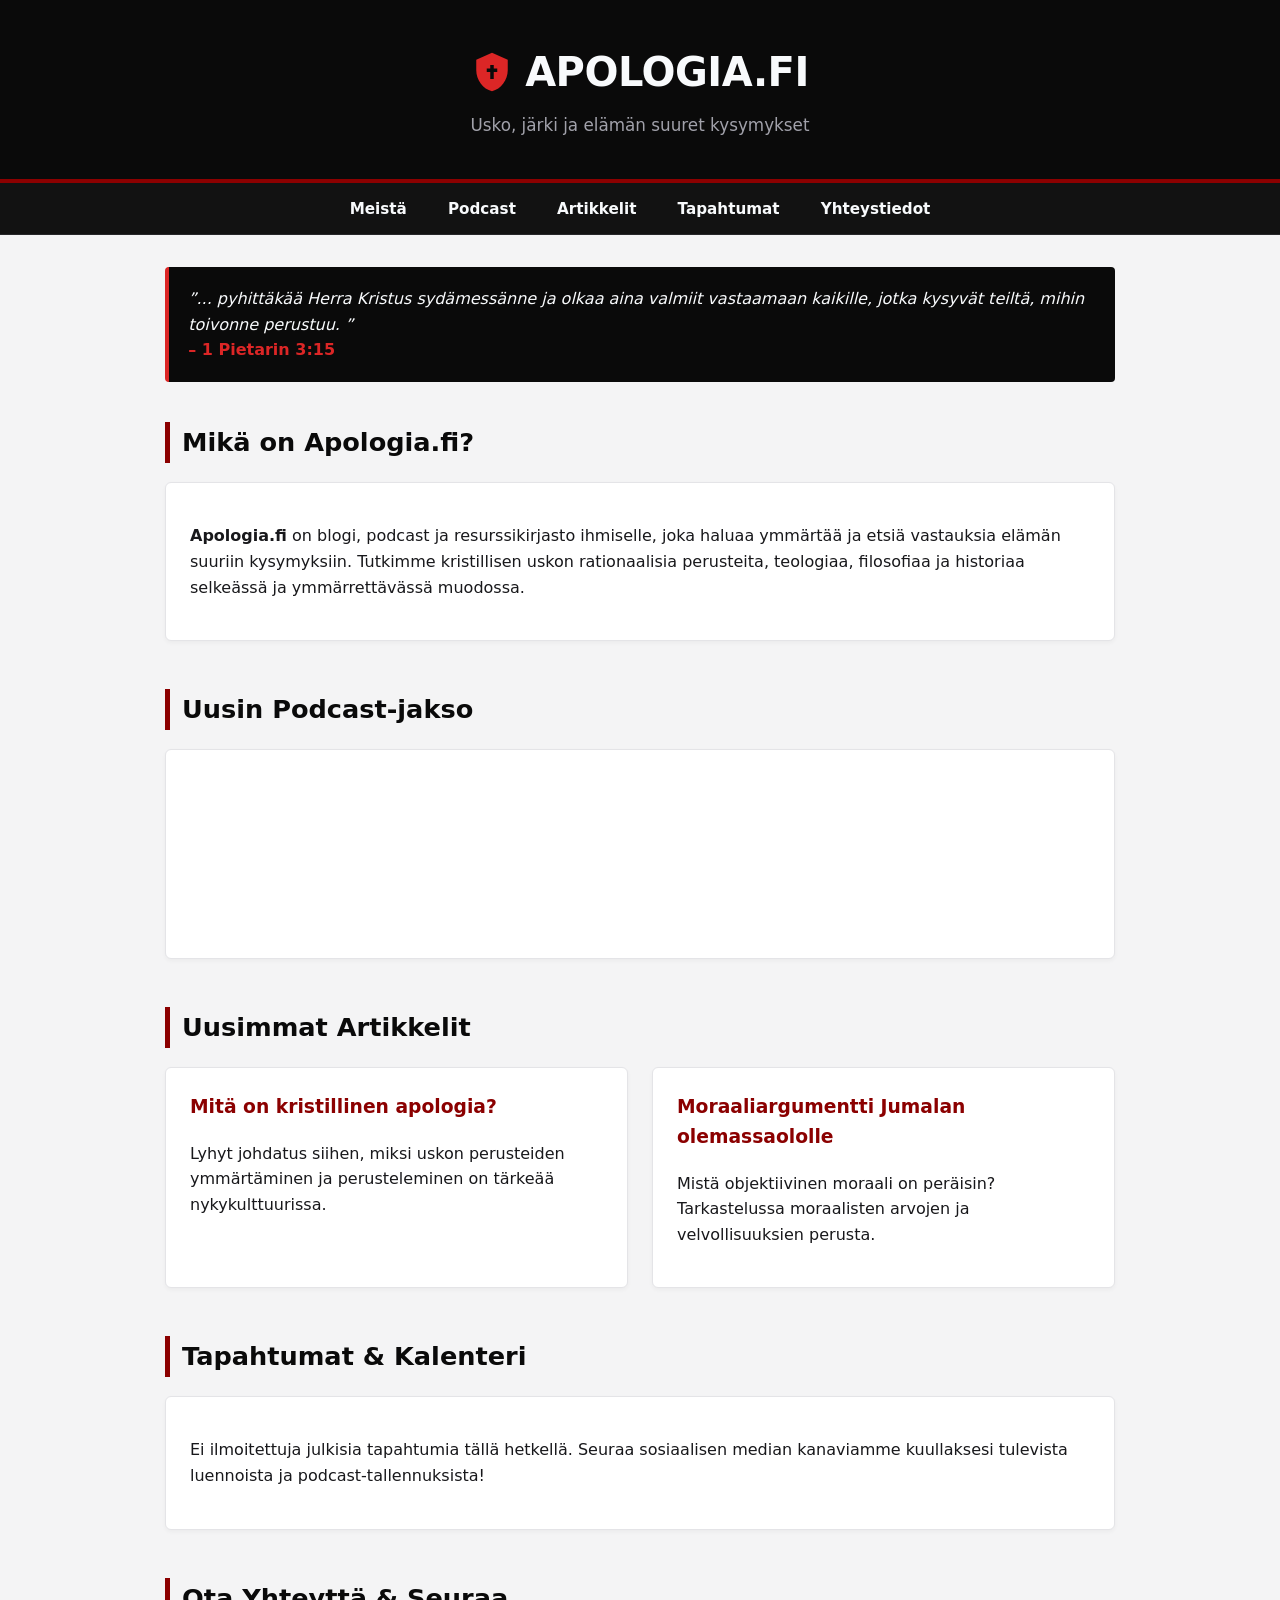
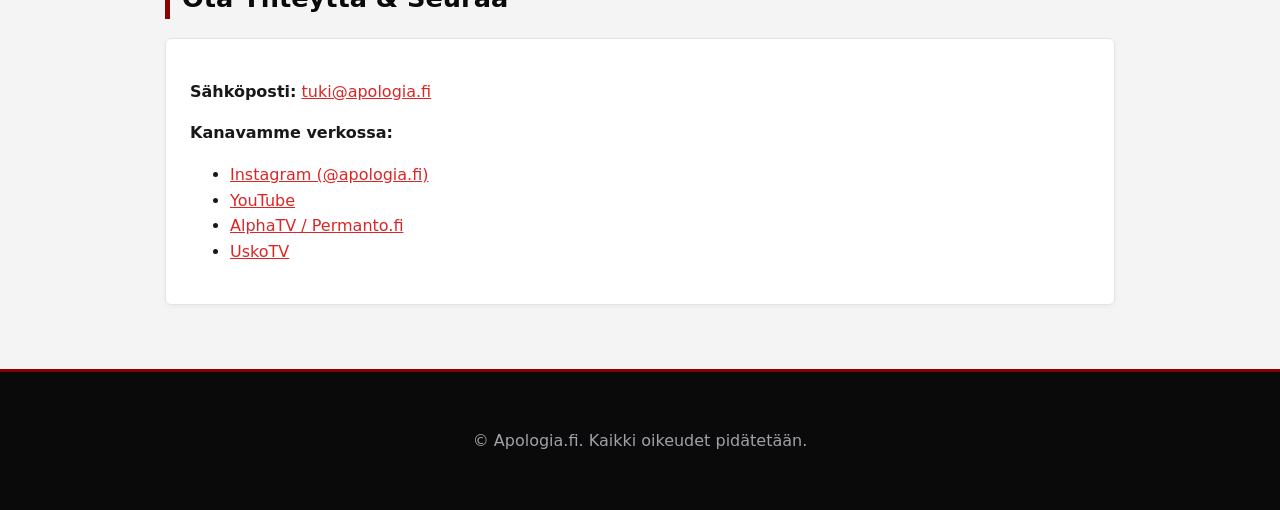
==== index.html @ dd26d079 "verse, spoti link, permantp link" ====
<!DOCTYPE html>
<html lang="fi">
<head>
    <meta charset="UTF-8">
    <meta name="viewport" content="width=device-width, initial-scale=1.0">
    <title>Apologia.fi – Usko, järki ja elämän suuret kysymykset</title>
    <style>
        :root {
            --bg-dark: #0a0a0a;
            --bg-card: #141414;
            --primary-red: #8b0000;
            --accent-red: #dc2626;
            --text-light: #f8fafc;
            --text-muted: #a1a1aa;
            --border-color: #27272a;
        }

        body {
            font-family: system-ui, -apple-system, BlinkMacSystemFont, "Segoe UI", Roboto, sans-serif;
            margin: 0;
            padding: 0;
            color: #18181b;
            background-color: #f4f4f5;
            line-height: 1.6;
        }

        /* HEADER & BRANDING */
        header {
            background-color: var(--bg-dark);
            color: var(--text-light);
            padding: 2.5rem 1rem;
            text-align: center;
            border-bottom: 4px solid var(--primary-red);
        }

        .logo-container {
            display: flex;
            align-items: center;
            justify-content: center;
            gap: 12px;
            margin-bottom: 0.5rem;
        }

        /* Scalable SVG Logo Icon */
        .logo-icon {
            width: 42px;
            height: 42px;
            fill: var(--accent-red);
        }

        header h1 {
            margin: 0;
            font-size: 2.5rem;
            letter-spacing: -0.5px;
            text-transform: uppercase;
            font-weight: 800;
        }

        header p.tagline {
            color: var(--text-muted);
            font-size: 1.05rem;
            margin: 0.5rem 0 0 0;
        }

        /* NAVIGATION */
        nav {
            background: #121212;
            padding: 0.8rem;
            text-align: center;
            border-bottom: 1px solid var(--border-color);
            position: sticky;
            top: 0;
            z-index: 100;
        }

        nav a {
            color: var(--text-light);
            text-decoration: none;
            margin: 0 18px;
            font-weight: 600;
            font-size: 0.95rem;
            transition: color 0.2s ease;
        }

        nav a:hover {
            color: var(--accent-red);
        }

        /* LAYOUT CONTAINER */
        .container {
            max-width: 950px;
            margin: 2rem auto;
            padding: 0 1.2rem;
        }

        .section {
            margin-bottom: 3rem;
        }

        h2 {
            color: var(--bg-dark);
            border-left: 5px solid var(--primary-red);
            padding-left: 12px;
            margin-bottom: 1.2rem;
            font-size: 1.6rem;
        }

        .grid {
            display: grid;
            grid-template-columns: repeat(auto-fit, minmax(280px, 1fr));
            gap: 1.5rem;
        }

        /* CARDS */
        .card {
            background: #ffffff;
            border: 1px solid #e4e4e7;
            border-radius: 6px;
            padding: 1.5rem;
            box-shadow: 0 2px 4px rgba(0,0,0,0.04);
        }

        .card h3 {
            margin-top: 0;
            color: var(--primary-red);
        }

        /* SCRIPTURE BOX */
        .bible-quote {
            background-color: var(--bg-dark);
            color: var(--text-light);
            border-left: 4px solid var(--accent-red);
            padding: 1.2rem;
            border-radius: 4px;
            margin-bottom: 2.5rem;
            font-style: italic;
        }

        .bible-quote strong {
            color: var(--accent-red);
            font-style: normal;
        }

        /* MEDIA EMBEDS */
        iframe {
            width: 100%;
            border-radius: 8px;
            border: none;
        }

        /* FOOTER */
        footer {
            background: var(--bg-dark);
            color: var(--text-muted);
            text-align: center;
            padding: 2.5rem 1rem;
            margin-top: 4rem;
            border-top: 3px solid var(--primary-red);
        }

        footer a {
            color: var(--accent-red);
            text-decoration: none;
        }

        footer a:hover {
            text-decoration: underline;
        }
    </style>
</head>
<body>

    <header>
        <div class="logo-container">
            <!-- Shield/Cross Logo Icon Placeholder -->
            <svg class="logo-icon" viewBox="0 0 24 24">
                <path d="M12 1L3 5v6c0 5.55 3.84 10.74 9 12 5.16-1.26 9-6.45 9-12V5l-9-4zm1 15h-2v-4H9v-2h2V8h2v2h2v2h-2v4z"/>
            </svg>
            <h1>Apologia.fi</h1>
        </div>
        <p class="tagline">Usko, järki ja elämän suuret kysymykset</p>
    </header>

    <nav>
        <a href="#about">Meistä</a>
        <a href="#podcast">Podcast</a>
        <a href="#blog">Artikkelit</a>
        <a href="#calendar">Tapahtumat</a>
        <a href="#contact">Yhteystiedot</a>
    </nav>

    <div class="container">
        
        <!-- Scriptural Motto -->
        <div class="bible-quote">
            ”... pyhittäkää Herra Kristus sydämessänne ja olkaa aina valmiit vastaamaan kaikille, jotka kysyvät teiltä, mihin toivonne perustuu. ” 
            <br><strong>– 1 Pietarin 3:15</strong>
        </div>

        <!-- Who We Are -->
        <section id="about" class="section">
            <h2>Mikä on Apologia.fi?</h2>
            <div class="card">
                <p>
                    <strong>Apologia.fi</strong> on blogi, podcast ja resurssikirjasto ihmiselle, joka haluaa ymmärtää ja etsiä vastauksia elämän suuriin kysymyksiin. Tutkimme kristillisen uskon rationaalisia perusteita, teologiaa, filosofiaa ja historiaa selkeässä ja ymmärrettävässä muodossa.
                </p>
            </div>
        </section>

        <!-- Podcast Embed -->
        <section id="podcast" class="section">
            <h2>Uusin Podcast-jakso</h2>
            <div class="card">
                <!-- Spotify Player Embed -->
                <iframe src="  https://open.spotify.com/show/6h0ySmW9rlTjm32GhbJBQ9?si=__xVOUYZSdug1kXb22t-bQ" height="152" allowfullscreen="" allow="autoplay; clipboard-write; encrypted-media; fullscreen; picture-in-picture" loading="lazy"></iframe>
            </div>
        </section>

        <!-- Blog / Recent Articles -->
        <section id="blog" class="section">
            <h2>Uusimmat Artikkelit</h2>
            <div class="grid">
                <div class="card">
                    <h3>Mitä on kristillinen apologia?</h3>
                    <p>Lyhyt johdatus siihen, miksi uskon perusteiden ymmärtäminen ja perusteleminen on tärkeää nykykulttuurissa.</p>
                </div>
                <div class="card">
                    <h3>Moraaliargumentti Jumalan olemassaololle</h3>
                    <p>Mistä objektiivinen moraali on peräisin? Tarkastelussa moraalisten arvojen ja velvollisuuksien perusta.</p>
                </div>
            </div>
        </section>

        <!-- Calendar / Events -->
        <section id="calendar" class="section">
            <h2>Tapahtumat & Kalenteri</h2>
            <div class="card">
                <p>Ei ilmoitettuja julkisia tapahtumia tällä hetkellä. Seuraa sosiaalisen median kanaviamme kuullaksesi tulevista luennoista ja podcast-tallennuksista!</p>
            </div>
        </section>

        <!-- Contact & Links -->
        <section id="contact" class="section">
            <h2>Ota Yhteyttä & Seuraa</h2>
            <div class="card">
                <p><strong>Sähköposti:</strong> <a href="mailto:tuki@apologia.fi" style="color:var(--accent-red);">tuki@apologia.fi</a></p>
                <p><strong>Kanavamme verkossa:</strong></p>
                <ul>
                    <li><a href="https://instagram.com/apologia.fi" target="_blank" style="color:var(--accent-red);">Instagram (@apologia.fi)</a></li>
                    <li><a href="https://www.youtube.com/@ApologiaFi" target="_blank" style="color:var(--accent-red);">YouTube</a></li>
                    <li><a href="https://www.permanto.fi/categories/Opetus/229401409/240370306" target="_blank" style="color:var(--accent-red);">AlphaTV / Permanto.fi</a></li>
                    <li><a href="https://uskotv.fi/podcast/apologia-fi/" target="_blank" style="color:var(--accent-red);">UskoTV</a></li>
                </ul>
            </div>
        </section>

    </div>

    <footer>
        <p>&copy; Apologia.fi. Kaikki oikeudet pidätetään.</p>
    </footer>

</body>
</html>
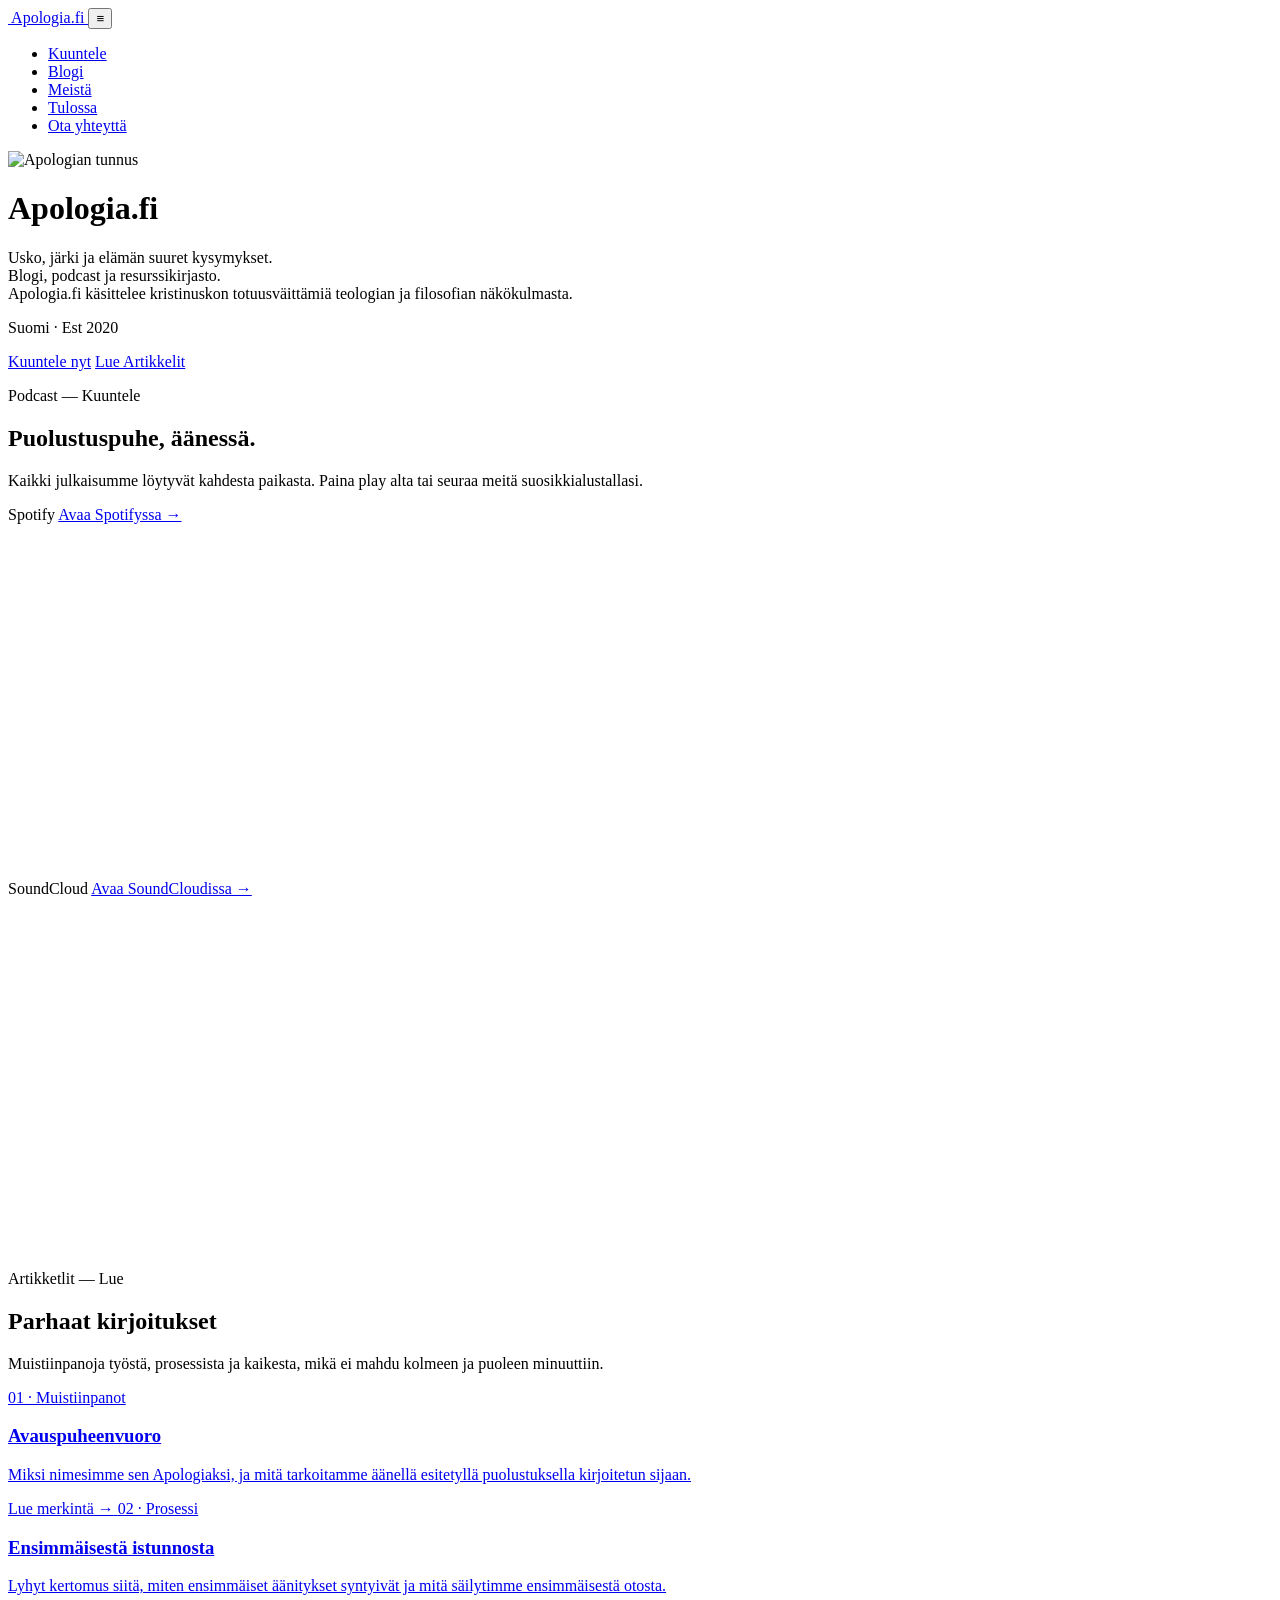
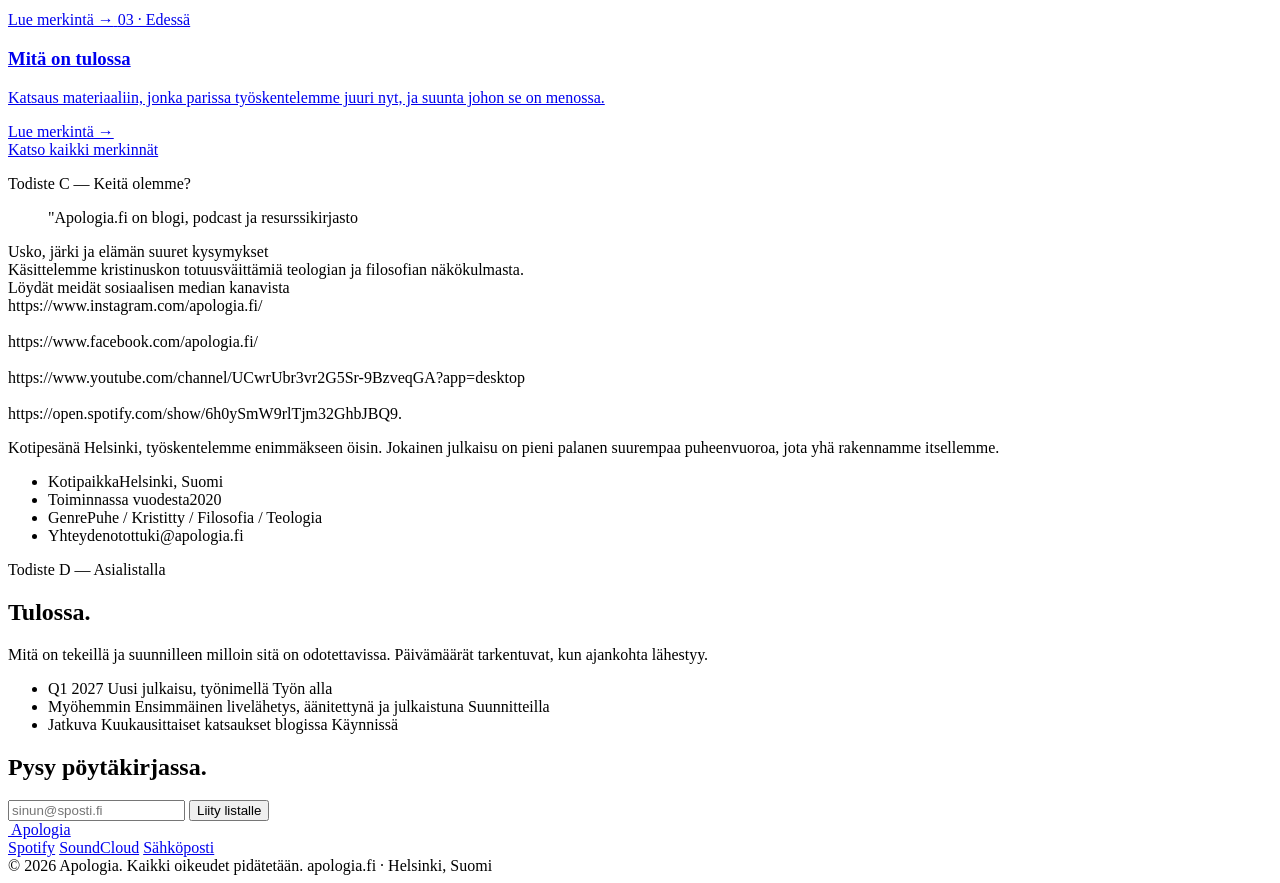
==== commit c7500f65: "New site. many files" ====
--- a/index.html
+++ b/index.html
@@ -1,264 +1,206 @@
-<!DOCTYPE html>
+<!doctype html>
 <html lang="fi">
 <head>
-    <meta charset="UTF-8">
-    <meta name="viewport" content="width=device-width, initial-scale=1.0">
-    <title>Apologia.fi – Usko, järki ja elämän suuret kysymykset</title>
-    <style>
-        :root {
-            --bg-dark: #0a0a0a;
-            --bg-card: #141414;
-            --primary-red: #8b0000;
-            --accent-red: #dc2626;
-            --text-light: #f8fafc;
-            --text-muted: #a1a1aa;
-            --border-color: #27272a;
-        }
-
-        body {
-            font-family: system-ui, -apple-system, BlinkMacSystemFont, "Segoe UI", Roboto, sans-serif;
-            margin: 0;
-            padding: 0;
-            color: #18181b;
-            background-color: #f4f4f5;
-            line-height: 1.6;
-        }
-
-        /* HEADER & BRANDING */
-        header {
-            background-color: var(--bg-dark);
-            color: var(--text-light);
-            padding: 2.5rem 1rem;
-            text-align: center;
-            border-bottom: 4px solid var(--primary-red);
-        }
-
-        .logo-container {
-            display: flex;
-            align-items: center;
-            justify-content: center;
-            gap: 12px;
-            margin-bottom: 0.5rem;
-        }
-
-        /* Scalable SVG Logo Icon */
-        .logo-icon {
-            width: 42px;
-            height: 42px;
-            fill: var(--accent-red);
-        }
-
-        header h1 {
-            margin: 0;
-            font-size: 2.5rem;
-            letter-spacing: -0.5px;
-            text-transform: uppercase;
-            font-weight: 800;
-        }
-
-        header p.tagline {
-            color: var(--text-muted);
-            font-size: 1.05rem;
-            margin: 0.5rem 0 0 0;
-        }
-
-        /* NAVIGATION */
-        nav {
-            background: #121212;
-            padding: 0.8rem;
-            text-align: center;
-            border-bottom: 1px solid var(--border-color);
-            position: sticky;
-            top: 0;
-            z-index: 100;
-        }
-
-        nav a {
-            color: var(--text-light);
-            text-decoration: none;
-            margin: 0 18px;
-            font-weight: 600;
-            font-size: 0.95rem;
-            transition: color 0.2s ease;
-        }
-
-        nav a:hover {
-            color: var(--accent-red);
-        }
-
-        /* LAYOUT CONTAINER */
-        .container {
-            max-width: 950px;
-            margin: 2rem auto;
-            padding: 0 1.2rem;
-        }
-
-        .section {
-            margin-bottom: 3rem;
-        }
-
-        h2 {
-            color: var(--bg-dark);
-            border-left: 5px solid var(--primary-red);
-            padding-left: 12px;
-            margin-bottom: 1.2rem;
-            font-size: 1.6rem;
-        }
-
-        .grid {
-            display: grid;
-            grid-template-columns: repeat(auto-fit, minmax(280px, 1fr));
-            gap: 1.5rem;
-        }
-
-        /* CARDS */
-        .card {
-            background: #ffffff;
-            border: 1px solid #e4e4e7;
-            border-radius: 6px;
-            padding: 1.5rem;
-            box-shadow: 0 2px 4px rgba(0,0,0,0.04);
-        }
-
-        .card h3 {
-            margin-top: 0;
-            color: var(--primary-red);
-        }
-
-        /* SCRIPTURE BOX */
-        .bible-quote {
-            background-color: var(--bg-dark);
-            color: var(--text-light);
-            border-left: 4px solid var(--accent-red);
-            padding: 1.2rem;
-            border-radius: 4px;
-            margin-bottom: 2.5rem;
-            font-style: italic;
-        }
-
-        .bible-quote strong {
-            color: var(--accent-red);
-            font-style: normal;
-        }
-
-        /* MEDIA EMBEDS */
-        iframe {
-            width: 100%;
-            border-radius: 8px;
-            border: none;
-        }
-
-        /* FOOTER */
-        footer {
-            background: var(--bg-dark);
-            color: var(--text-muted);
-            text-align: center;
-            padding: 2.5rem 1rem;
-            margin-top: 4rem;
-            border-top: 3px solid var(--primary-red);
-        }
-
-        footer a {
-            color: var(--accent-red);
-            text-decoration: none;
-        }
-
-        footer a:hover {
-            text-decoration: underline;
-        }
-    </style>
+<meta charset="UTF-8">
+<meta name="viewport" content="width=device-width, initial-scale=1.0">
+<title>Apologia — puolustuspuhe äänessä</title>
+<meta name="description" content="Blogi, podcast ja resurssikirjasto — Apologia.fi käsittelee kristinuskon totuusväittämiä teologian ja filosofian näkökulmasta.">
+<link rel="icon" type="image/svg+xml" href="assets/logo.svg">
+<link rel="stylesheet" href="css/style.css">
 </head>
 <body>
 
-    <header>
-        <div class="logo-container">
-            <!-- Shield/Cross Logo Icon Placeholder -->
-            <svg class="logo-icon" viewBox="0 0 24 24">
-                <path d="M12 1L3 5v6c0 5.55 3.84 10.74 9 12 5.16-1.26 9-6.45 9-12V5l-9-4zm1 15h-2v-4H9v-2h2V8h2v2h2v2h-2v4z"/>
-            </svg>
-            <h1>Apologia.fi</h1>
+<nav class="nav">
+  <a href="index.html" class="nav__brand">
+    <img src="assets/logo.svg" alt="">
+    Apologia.fi
+  </a>
+  <button class="nav__toggle" aria-label="Avaa valikko">≡</button>
+  <ul class="nav__links">
+    <li><a href="#listen">Kuuntele</a></li>
+    <li><a href="#blog">Blogi</a></li>
+    <li><a href="#about">Meistä</a></li>
+    <li><a href="#docket">Tulossa</a></li>
+    <li><a href="#contact">Ota yhteyttä</a></li>
+  </ul>
+</nav>
+
+<header class="hero">
+  <div class="wrap hero__inner">
+    <img class="hero__mark" src="assets/logo.svg" alt="Apologian tunnus">
+    <div>
+      <h1 class="hero__title">Apologia.fi</h1>
+      <p class="hero__tagline">Usko, järki ja elämän suuret kysymykset.
+        <br>Blogi, podcast ja resurssikirjasto.<br> <span class="italic-accent"> Apologia.fi käsittelee kristinuskon totuusväittämiä teologian ja filosofian näkökulmasta.</span></p>
+      <p class="hero__meta">Suomi · Est 2020</p>
+      <div class="hero__cta">
+        <a href="#listen" class="btn btn--solid">Kuuntele nyt</a>
+        <a href="#blog" class="btn">Lue Artikkelit</a>
+      </div>
+    </div>
+  </div>
+</header>
+
+<section id="listen" data-reveal>
+  <div class="wrap">
+    <div class="section__head">
+      <div>
+        <p class="eyebrow">Podcast — Kuuntele</p>
+        <h2>Puolustuspuhe, äänessä.</h2>
+      </div>
+      <p>Kaikki julkaisumme löytyvät kahdesta paikasta. Paina play alta tai seuraa meitä suosikkialustallasi.</p>
+    </div>
+
+    <div class="listen__grid">
+      <div class="listen__card">
+        <div class="listen__card-head">
+          <span class="listen__platform">Spotify</span>
+          <a class="listen__link" href="https://open.spotify.com/show/6h0ySmW9rlTjm32GhbJBQ9" target="_blank" rel="noopener">Avaa Spotifyssa →</a>
         </div>
-        <p class="tagline">Usko, järki ja elämän suuret kysymykset</p>
-    </header>
-
-    <nav>
-        <a href="#about">Meistä</a>
-        <a href="#podcast">Podcast</a>
-        <a href="#blog">Artikkelit</a>
-        <a href="#calendar">Tapahtumat</a>
-        <a href="#contact">Yhteystiedot</a>
-    </nav>
-
-    <div class="container">
-        
-        <!-- Scriptural Motto -->
-        <div class="bible-quote">
-            ”... pyhittäkää Herra Kristus sydämessänne ja olkaa aina valmiit vastaamaan kaikille, jotka kysyvät teiltä, mihin toivonne perustuu. ” 
-            <br><strong>– 1 Pietarin 3:15</strong>
+        <iframe class="listen__embed" style="border-radius:0" src="https://open.spotify.com/embed/show/6h0ySmW9rlTjm32GhbJBQ9?utm_source=generator&theme=0" width="100%" height="352" frameborder="0" allowfullscreen="" allow="autoplay; clipboard-write; encrypted-media; fullscreen; picture-in-picture" loading="lazy"></iframe>
+      </div>
+
+      <div class="listen__card">
+        <div class="listen__card-head">
+          <span class="listen__platform">SoundCloud</span>
+          <a class="listen__link" href="https://soundcloud.com/user-605761881" target="_blank" rel="noopener">Avaa SoundCloudissa →</a>
         </div>
-
-        <!-- Who We Are -->
-        <section id="about" class="section">
-            <h2>Mikä on Apologia.fi?</h2>
-            <div class="card">
-                <p>
-                    <strong>Apologia.fi</strong> on blogi, podcast ja resurssikirjasto ihmiselle, joka haluaa ymmärtää ja etsiä vastauksia elämän suuriin kysymyksiin. Tutkimme kristillisen uskon rationaalisia perusteita, teologiaa, filosofiaa ja historiaa selkeässä ja ymmärrettävässä muodossa.
-                </p>
-            </div>
-        </section>
-
-        <!-- Podcast Embed -->
-        <section id="podcast" class="section">
-            <h2>Uusin Podcast-jakso</h2>
-            <div class="card">
-                <!-- Spotify Player Embed -->
-                <iframe src="  https://open.spotify.com/show/6h0ySmW9rlTjm32GhbJBQ9?si=__xVOUYZSdug1kXb22t-bQ" height="152" allowfullscreen="" allow="autoplay; clipboard-write; encrypted-media; fullscreen; picture-in-picture" loading="lazy"></iframe>
-            </div>
-        </section>
-
-        <!-- Blog / Recent Articles -->
-        <section id="blog" class="section">
-            <h2>Uusimmat Artikkelit</h2>
-            <div class="grid">
-                <div class="card">
-                    <h3>Mitä on kristillinen apologia?</h3>
-                    <p>Lyhyt johdatus siihen, miksi uskon perusteiden ymmärtäminen ja perusteleminen on tärkeää nykykulttuurissa.</p>
-                </div>
-                <div class="card">
-                    <h3>Moraaliargumentti Jumalan olemassaololle</h3>
-                    <p>Mistä objektiivinen moraali on peräisin? Tarkastelussa moraalisten arvojen ja velvollisuuksien perusta.</p>
-                </div>
-            </div>
-        </section>
-
-        <!-- Calendar / Events -->
-        <section id="calendar" class="section">
-            <h2>Tapahtumat & Kalenteri</h2>
-            <div class="card">
-                <p>Ei ilmoitettuja julkisia tapahtumia tällä hetkellä. Seuraa sosiaalisen median kanaviamme kuullaksesi tulevista luennoista ja podcast-tallennuksista!</p>
-            </div>
-        </section>
-
-        <!-- Contact & Links -->
-        <section id="contact" class="section">
-            <h2>Ota Yhteyttä & Seuraa</h2>
-            <div class="card">
-                <p><strong>Sähköposti:</strong> <a href="mailto:tuki@apologia.fi" style="color:var(--accent-red);">tuki@apologia.fi</a></p>
-                <p><strong>Kanavamme verkossa:</strong></p>
-                <ul>
-                    <li><a href="https://instagram.com/apologia.fi" target="_blank" style="color:var(--accent-red);">Instagram (@apologia.fi)</a></li>
-                    <li><a href="https://www.youtube.com/@ApologiaFi" target="_blank" style="color:var(--accent-red);">YouTube</a></li>
-                    <li><a href="https://www.permanto.fi/categories/Opetus/229401409/240370306" target="_blank" style="color:var(--accent-red);">AlphaTV / Permanto.fi</a></li>
-                    <li><a href="https://uskotv.fi/podcast/apologia-fi/" target="_blank" style="color:var(--accent-red);">UskoTV</a></li>
-                </ul>
-            </div>
-        </section>
-
-    </div>
-
-    <footer>
-        <p>&copy; Apologia.fi. Kaikki oikeudet pidätetään.</p>
-    </footer>
-
+        <iframe class="listen__embed" width="100%" height="352" scrolling="no" frameborder="no" allow="autoplay" src="https://w.soundcloud.com/player/?url=https%3A//soundcloud.com/user-605761881&color=%237a1220&auto_play=false&hide_related=true&show_comments=false&show_user=true&show_reposts=false&show_teaser=false&visual=false"></iframe>
+      </div>
+    </div>
+  </div>
+</section>
+
+<section id="blog" data-reveal>
+  <div class="wrap">
+    <div class="section__head">
+      <div>
+        <p class="eyebrow">Artikketlit — Lue</p>
+        <h2>Parhaat kirjoitukset</h2>
+      </div>
+      <p>Muistiinpanoja työstä, prosessista ja kaikesta, mikä ei mahdu kolmeen ja puoleen minuuttiin.</p>
+    </div>
+
+    <div class="blog__grid">
+      <a class="post-card" href="blog/opening-statement.html">
+        <span class="post-card__meta">01 · Muistiinpanot</span>
+        <h3>Avauspuheenvuoro</h3>
+        <p>Miksi nimesimme sen Apologiaksi, ja mitä tarkoitamme äänellä esitetyllä puolustuksella kirjoitetun sijaan.</p>
+        <span class="post-card__read">Lue merkintä →</span>
+      </a>
+
+      <a class="post-card" href="blog/on-the-first-session.html">
+        <span class="post-card__meta">02 · Prosessi</span>
+        <h3>Ensimmäisestä istunnosta</h3>
+        <p>Lyhyt kertomus siitä, miten ensimmäiset äänitykset syntyivät ja mitä säilytimme ensimmäisestä otosta.</p>
+        <span class="post-card__read">Lue merkintä →</span>
+      </a>
+
+      <a class="post-card" href="blog/what-comes-next.html">
+        <span class="post-card__meta">03 · Edessä</span>
+        <h3>Mitä on tulossa</h3>
+        <p>Katsaus materiaaliin, jonka parissa työskentelemme juuri nyt, ja suunta johon se on menossa.</p>
+        <span class="post-card__read">Lue merkintä →</span>
+      </a>
+    </div>
+
+    <div class="blog__all">
+      <a href="blog.html" class="btn">Katso kaikki merkinnät</a>
+    </div>
+  </div>
+</section>
+
+<section id="about" data-reveal>
+  <div class="wrap about__grid">
+    <div>
+      <p class="eyebrow">Todiste C — Keitä olemme?</p>
+      <blockquote class="about__quote">"Apologia.fi on blogi, podcast ja resurssikirjasto</blockquote>
+    </div>
+    <div class="about__body">
+      <p>Usko, järki ja elämän suuret kysymykset
+
+        <br>Käsittelemme kristinuskon totuusväittämiä teologian ja filosofian näkökulmasta.<br>
+
+Löydät meidät sosiaalisen median kanavista
+
+<br>https://www.instagram.com/apologia.fi/<br>
+
+<br>https://www.facebook.com/apologia.fi/<br>
+
+<br>https://www.youtube.com/channel/UCwrUbr3vr2G5Sr-9BzveqGA?app=desktop<br>
+
+<br>https://open.spotify.com/show/6h0ySmW9rlTjm32GhbJBQ9.</p>
+      <p>Kotipesänä Helsinki, työskentelemme enimmäkseen öisin. Jokainen julkaisu on pieni palanen suurempaa puheenvuoroa, jota yhä rakennamme itsellemme.</p>
+      <ul class="about__list">
+        <li><span>Kotipaikka</span><span>Helsinki, Suomi</span></li>
+        <li><span>Toiminnassa vuodesta</span><span>2020</span></li>
+        <li><span>Genre</span><span>Puhe / Kristitty / Filosofia / Teologia</span></li>
+        <li><span>Yhteydenotot</span><span>tuki@apologia.fi</span></li>
+      </ul>
+    </div>
+  </div>
+</section>
+
+<section id="docket" data-reveal>
+  <div class="wrap">
+    <div class="section__head">
+      <div>
+        <p class="eyebrow">Todiste D — Asialistalla</p>
+        <h2>Tulossa.</h2>
+      </div>
+      <p>Mitä on tekeillä ja suunnilleen milloin sitä on odotettavissa. Päivämäärät tarkentuvat, kun ajankohta lähestyy.</p>
+    </div>
+
+    <ul class="docket">
+      <li class="docket__item">
+        <span class="docket__date">Q1 2027</span>
+        <span class="docket__title">Uusi julkaisu, työnimellä</span>
+        <span class="docket__status">Työn alla</span>
+      </li>
+      <li class="docket__item">
+        <span class="docket__date">Myöhemmin</span>
+        <span class="docket__title">Ensimmäinen livelähetys, äänitettynä ja julkaistuna</span>
+        <span class="docket__status">Suunnitteilla</span>
+      </li>
+      <li class="docket__item">
+        <span class="docket__date">Jatkuva</span>
+        <span class="docket__title">Kuukausittaiset katsaukset blogissa</span>
+        <span class="docket__status">Käynnissä</span>
+      </li>
+    </ul>
+  </div>
+</section>
+
+<section id="contact" data-reveal>
+  <div class="wrap contact-strip">
+    <h2>Pysy pöytäkirjassa.</h2>
+    <form class="contact-form">
+      <input type="email" placeholder="sinun@sposti.fi" required aria-label="Sähköpostiosoite">
+      <button type="submit" class="btn btn--solid">Liity listalle</button>
+    </form>
+  </div>
+</section>
+
+<footer>
+  <div class="wrap">
+    <div class="footer__top">
+      <a href="index.html" class="footer__brand">
+        <img src="assets/logo.svg" alt="">
+        Apologia
+      </a>
+      <div class="footer__socials">
+        <a href="https://open.spotify.com/show/6h0ySmW9rlTjm32GhbJBQ9" target="_blank" rel="noopener">Spotify</a>
+        <a href="https://soundcloud.com/user-605761881" target="_blank" rel="noopener">SoundCloud</a>
+        <a href="mailto:hello@apologia.fi">Sähköposti</a>
+      </div>
+    </div>
+    <div class="footer__bottom">
+      <span>© 2026 Apologia. Kaikki oikeudet pidätetään.</span>
+      <span>apologia.fi · Helsinki, Suomi</span>
+    </div>
+  </div>
+</footer>
+
+<script src="js/script.js"></script>
 </body>
 </html>
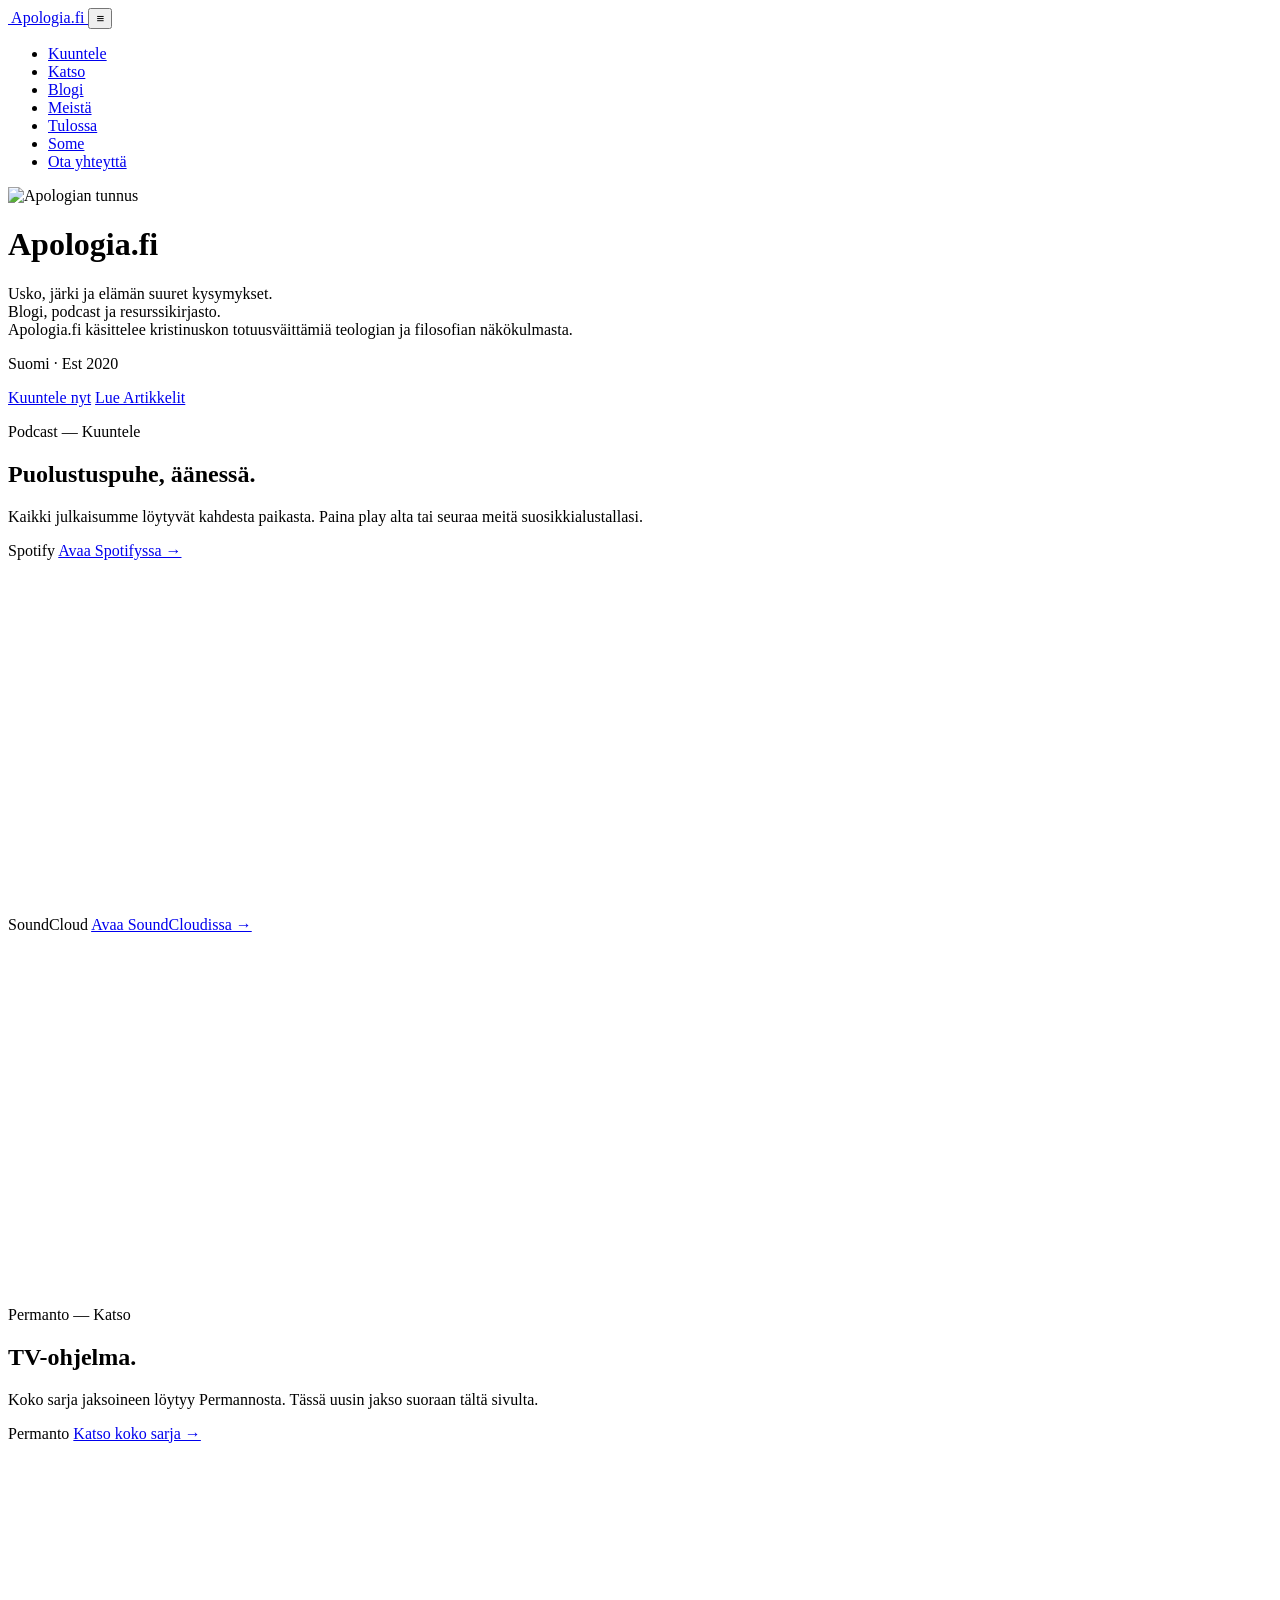
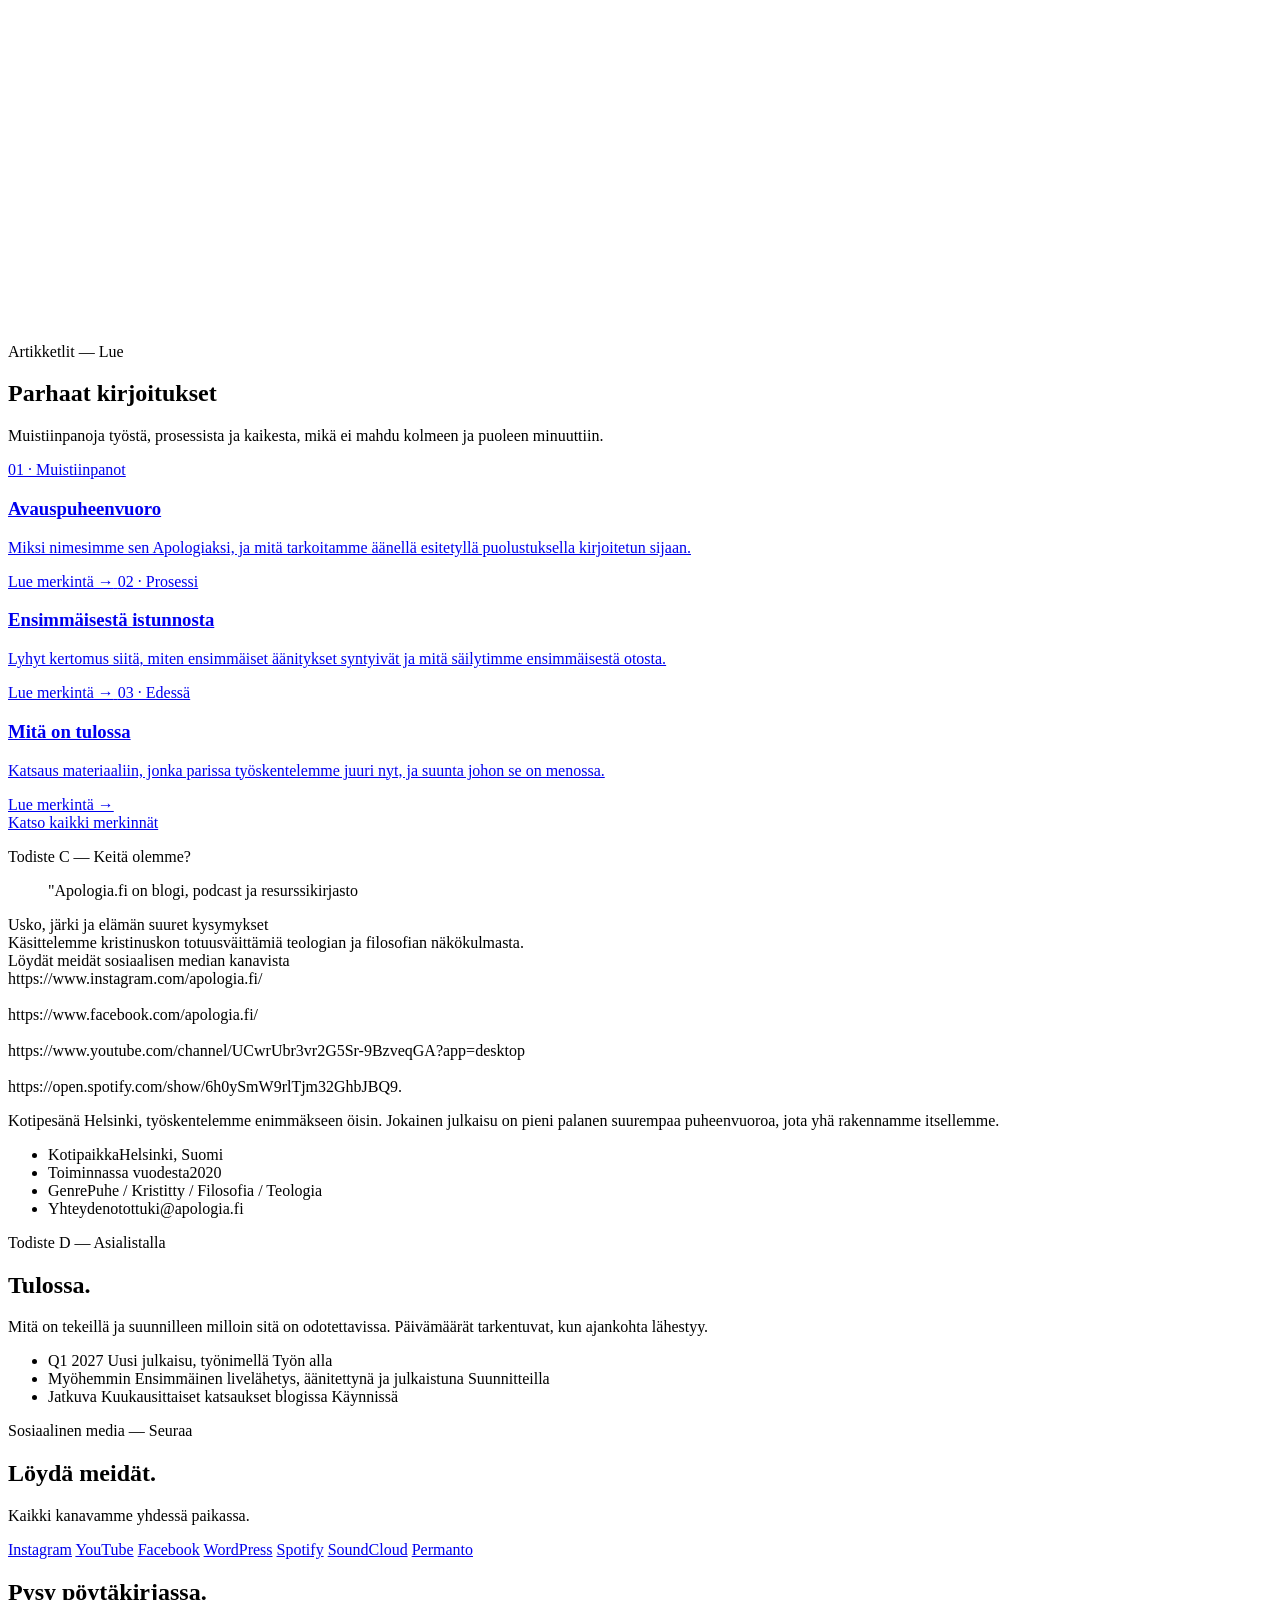
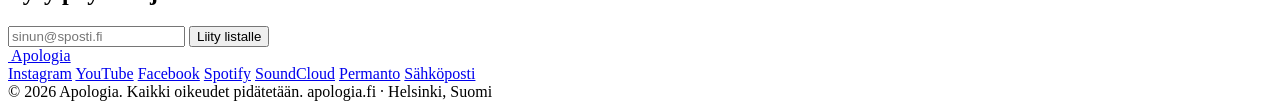
==== commit 4853a371: "Add files via upload" ====
--- a/index.html
+++ b/index.html
@@ -18,9 +18,11 @@
   <button class="nav__toggle" aria-label="Avaa valikko">≡</button>
   <ul class="nav__links">
     <li><a href="#listen">Kuuntele</a></li>
+    <li><a href="#tv">Katso</a></li>
     <li><a href="#blog">Blogi</a></li>
     <li><a href="#about">Meistä</a></li>
     <li><a href="#docket">Tulossa</a></li>
+    <li><a href="#somet">Some</a></li>
     <li><a href="#contact">Ota yhteyttä</a></li>
   </ul>
 </nav>
@@ -67,6 +69,26 @@
         </div>
         <iframe class="listen__embed" width="100%" height="352" scrolling="no" frameborder="no" allow="autoplay" src="https://w.soundcloud.com/player/?url=https%3A//soundcloud.com/user-605761881&color=%237a1220&auto_play=false&hide_related=true&show_comments=false&show_user=true&show_reposts=false&show_teaser=false&visual=false"></iframe>
       </div>
+    </div>
+  </div>
+</section>
+
+<section id="tv" data-reveal>
+  <div class="wrap">
+    <div class="section__head">
+      <div>
+        <p class="eyebrow">Permanto — Katso</p>
+        <h2>TV-ohjelma.</h2>
+      </div>
+      <p>Koko sarja jaksoineen löytyy Permannosta. Tässä uusin jakso suoraan tältä sivulta.</p>
+    </div>
+
+    <div class="listen__card tv__card">
+      <div class="listen__card-head">
+        <span class="listen__platform">Permanto</span>
+        <a class="listen__link" href="https://www.permanto.fi/serie/details/229401409/355603812" target="_blank" rel="noopener">Katso koko sarja →</a>
+      </div>
+      <iframe class="listen__embed" src="https://www.permanto.fi/embed/video/229401409/355603812" width="100%" height="480" frameborder="0" allow="autoplay; fullscreen; picture-in-picture" allowfullscreen loading="lazy"></iframe>
     </div>
   </div>
 </section>
@@ -171,6 +193,28 @@
   </div>
 </section>
 
+<section id="somet" data-reveal>
+  <div class="wrap">
+    <div class="section__head">
+      <div>
+        <p class="eyebrow">Sosiaalinen media — Seuraa</p>
+        <h2>Löydä meidät.</h2>
+      </div>
+      <p>Kaikki kanavamme yhdessä paikassa.</p>
+    </div>
+
+    <div class="social-grid">
+      <a class="social-tile" href="https://www.instagram.com/apologia.fi" target="_blank" rel="noopener">Instagram</a>
+      <a class="social-tile" href="https://www.youtube.com/channel/UCwrUbr3vr2G5Sr-9BzveqGA" target="_blank" rel="noopener">YouTube</a>
+      <a class="social-tile" href="https://www.facebook.com/apologia.fi/" target="_blank" rel="noopener">Facebook</a>
+      <a class="social-tile" href="https://apologiafi.wordpress.com/" target="_blank" rel="noopener">WordPress</a>
+      <a class="social-tile" href="https://open.spotify.com/show/6h0ySmW9rlTjm32GhbJBQ9" target="_blank" rel="noopener">Spotify</a>
+      <a class="social-tile" href="https://soundcloud.com/user-605761881" target="_blank" rel="noopener">SoundCloud</a>
+      <a class="social-tile" href="https://www.permanto.fi/serie/details/229401409/355603812" target="_blank" rel="noopener">Permanto</a>
+    </div>
+  </div>
+</section>
+
 <section id="contact" data-reveal>
   <div class="wrap contact-strip">
     <h2>Pysy pöytäkirjassa.</h2>
@@ -189,9 +233,13 @@
         Apologia
       </a>
       <div class="footer__socials">
+        <a href="https://www.instagram.com/apologia.fi" target="_blank" rel="noopener">Instagram</a>
+        <a href="https://www.youtube.com/channel/UCwrUbr3vr2G5Sr-9BzveqGA" target="_blank" rel="noopener">YouTube</a>
+        <a href="https://www.facebook.com/apologia.fi/" target="_blank" rel="noopener">Facebook</a>
         <a href="https://open.spotify.com/show/6h0ySmW9rlTjm32GhbJBQ9" target="_blank" rel="noopener">Spotify</a>
         <a href="https://soundcloud.com/user-605761881" target="_blank" rel="noopener">SoundCloud</a>
-        <a href="mailto:hello@apologia.fi">Sähköposti</a>
+        <a href="https://www.permanto.fi/serie/details/229401409/355603812" target="_blank" rel="noopener">Permanto</a>
+        <a href="mailto:tuki@apologia.fi">Sähköposti</a>
       </div>
     </div>
     <div class="footer__bottom">
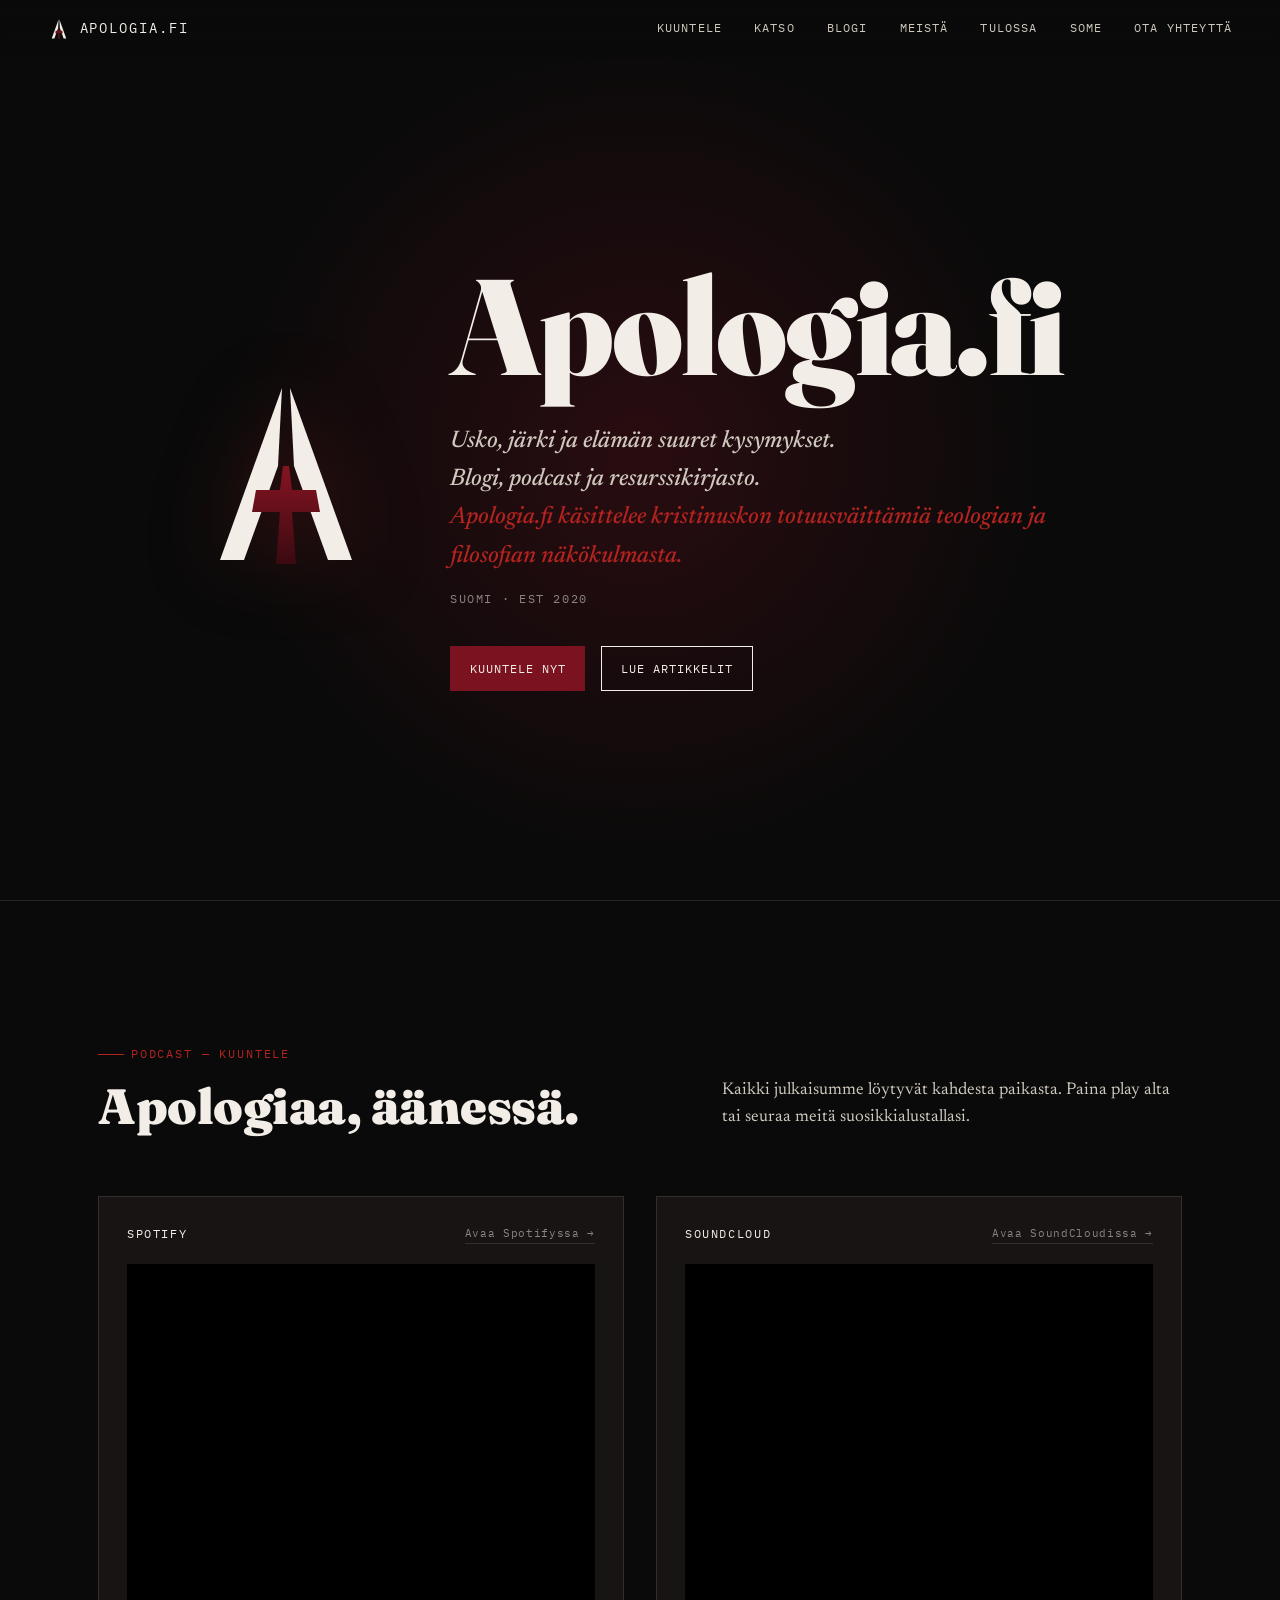
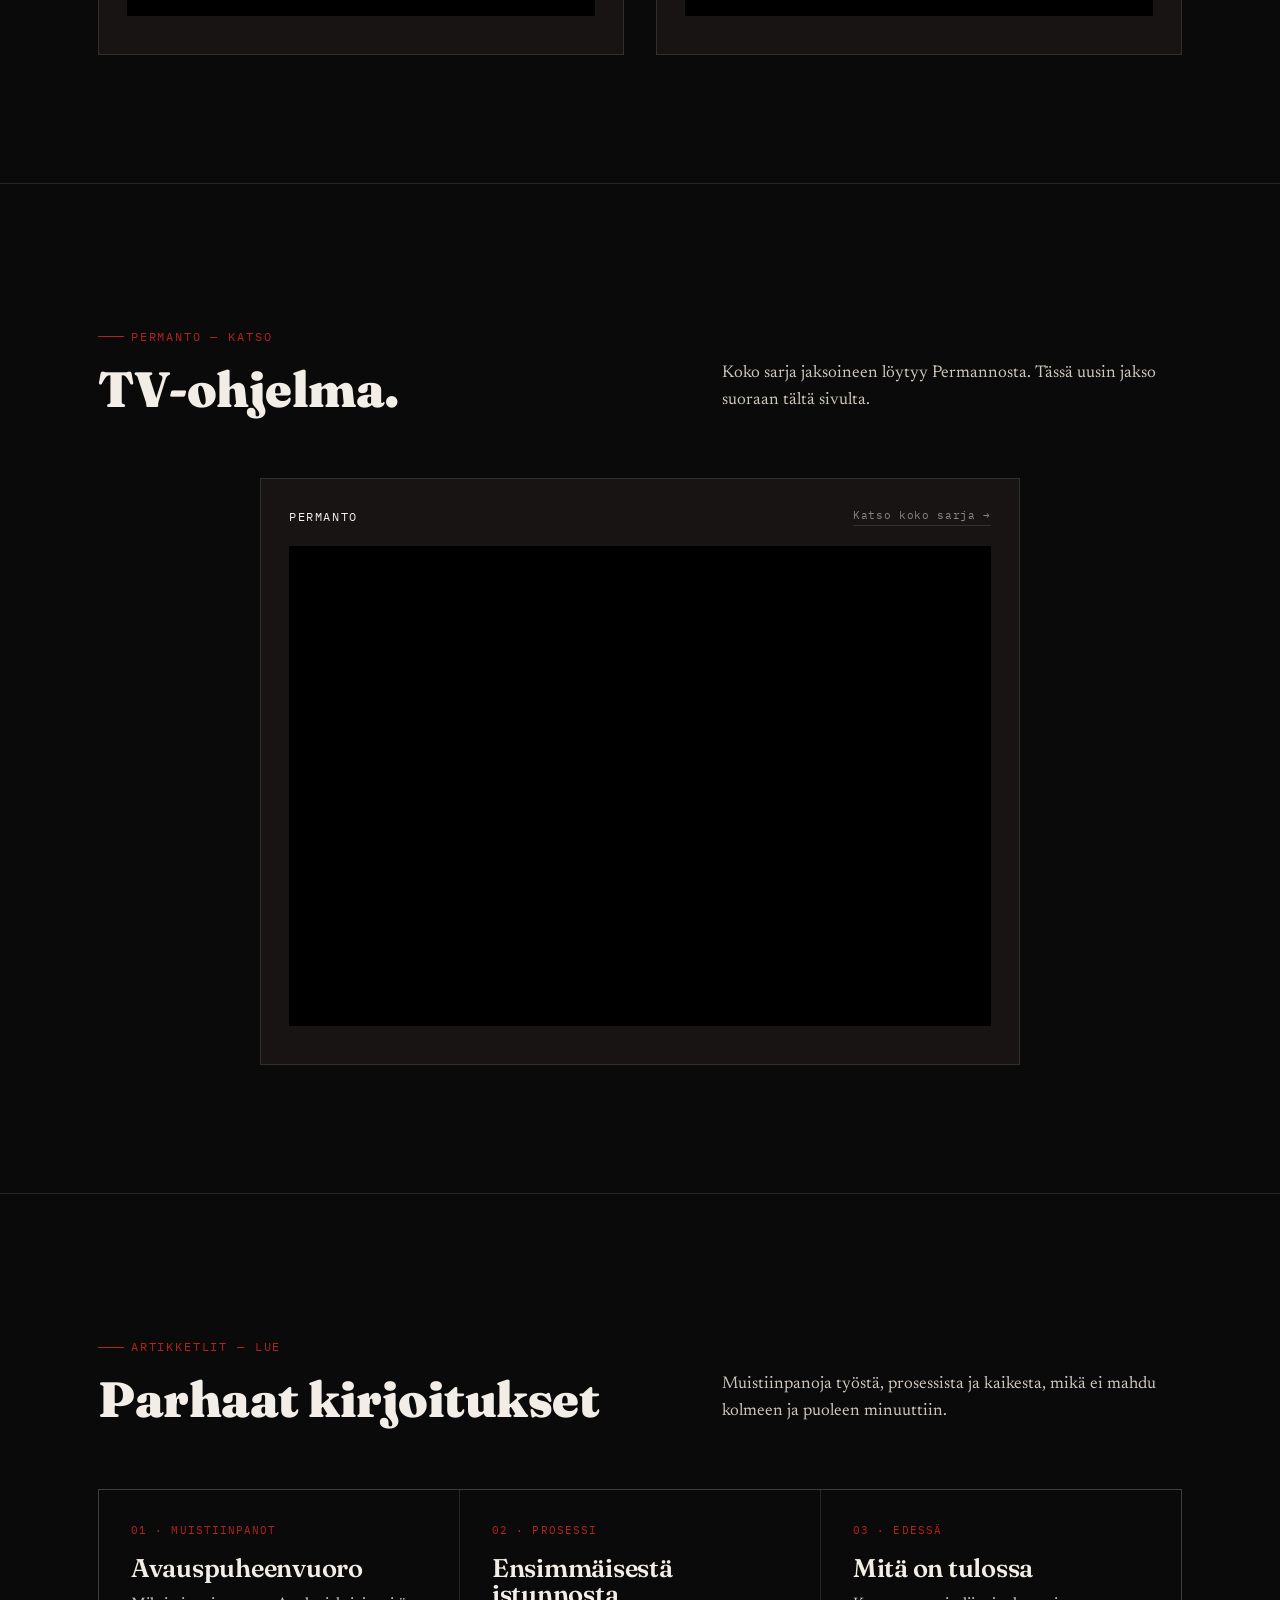
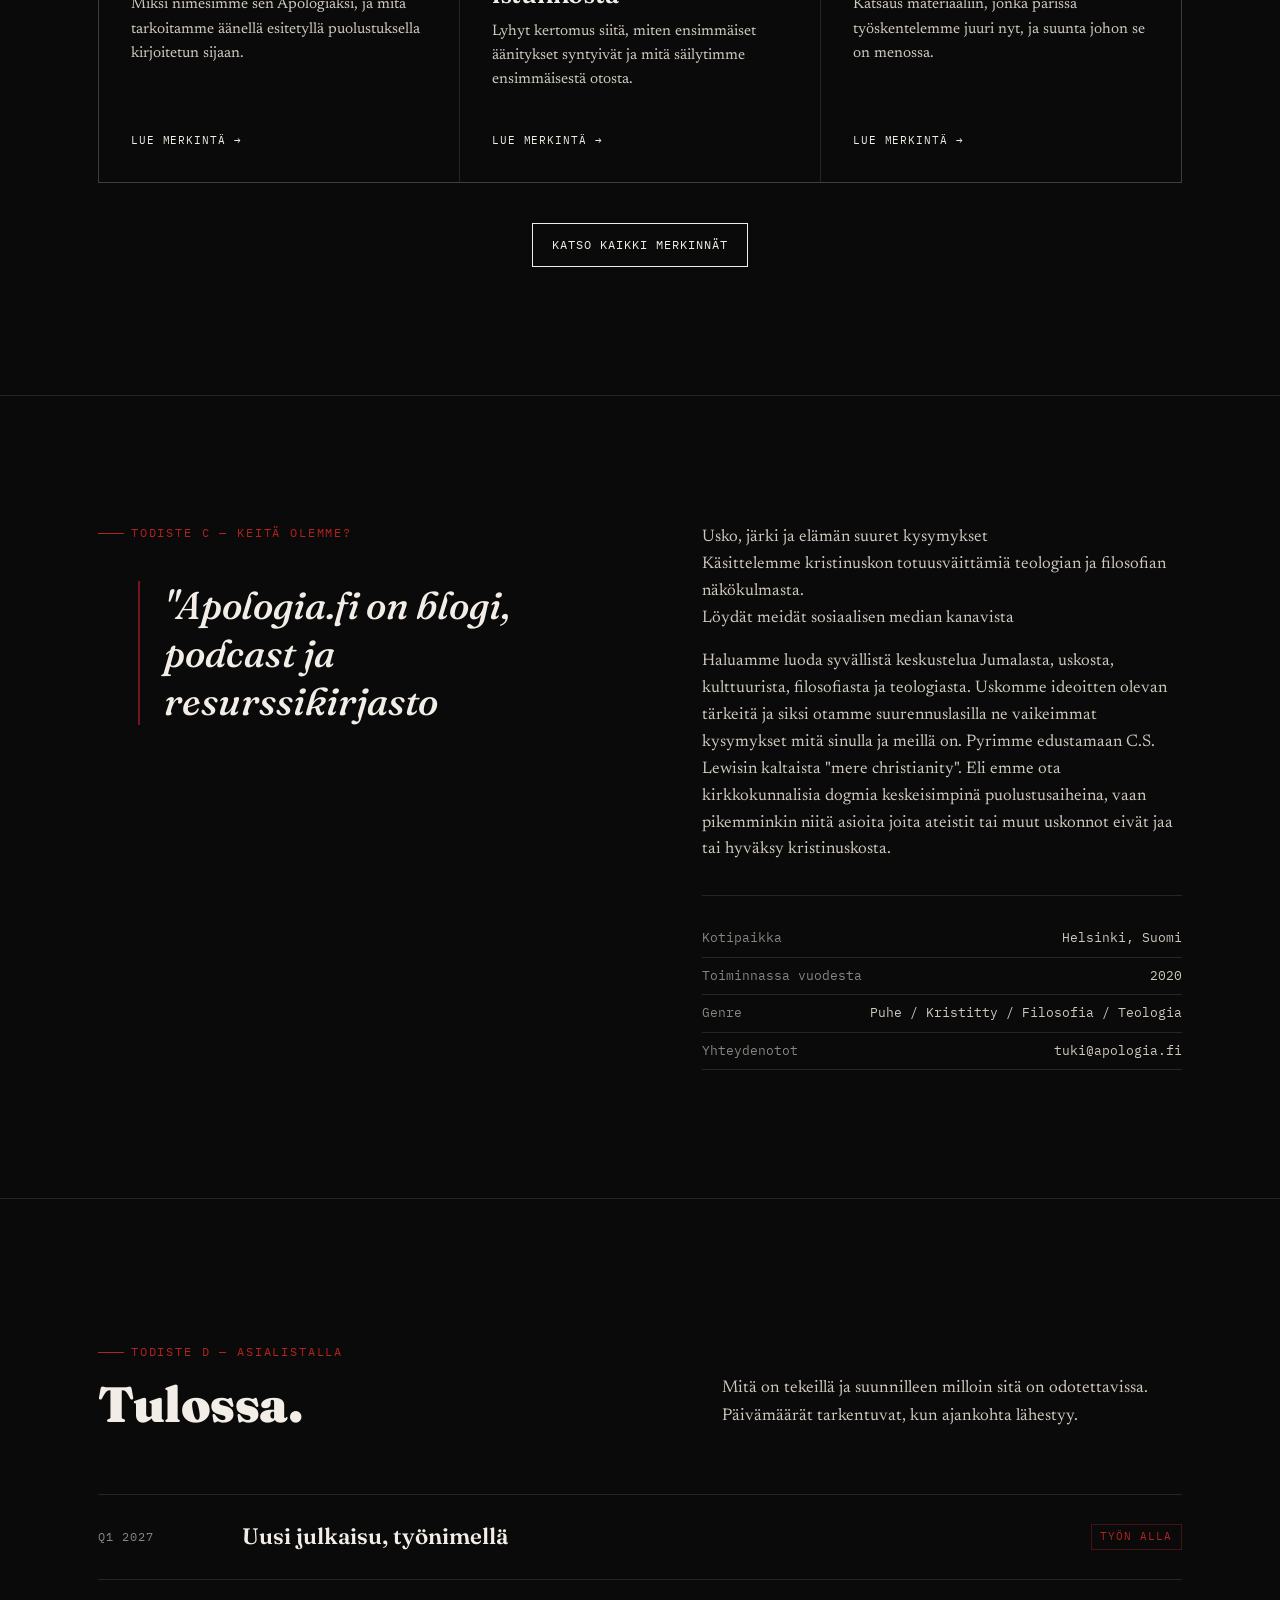
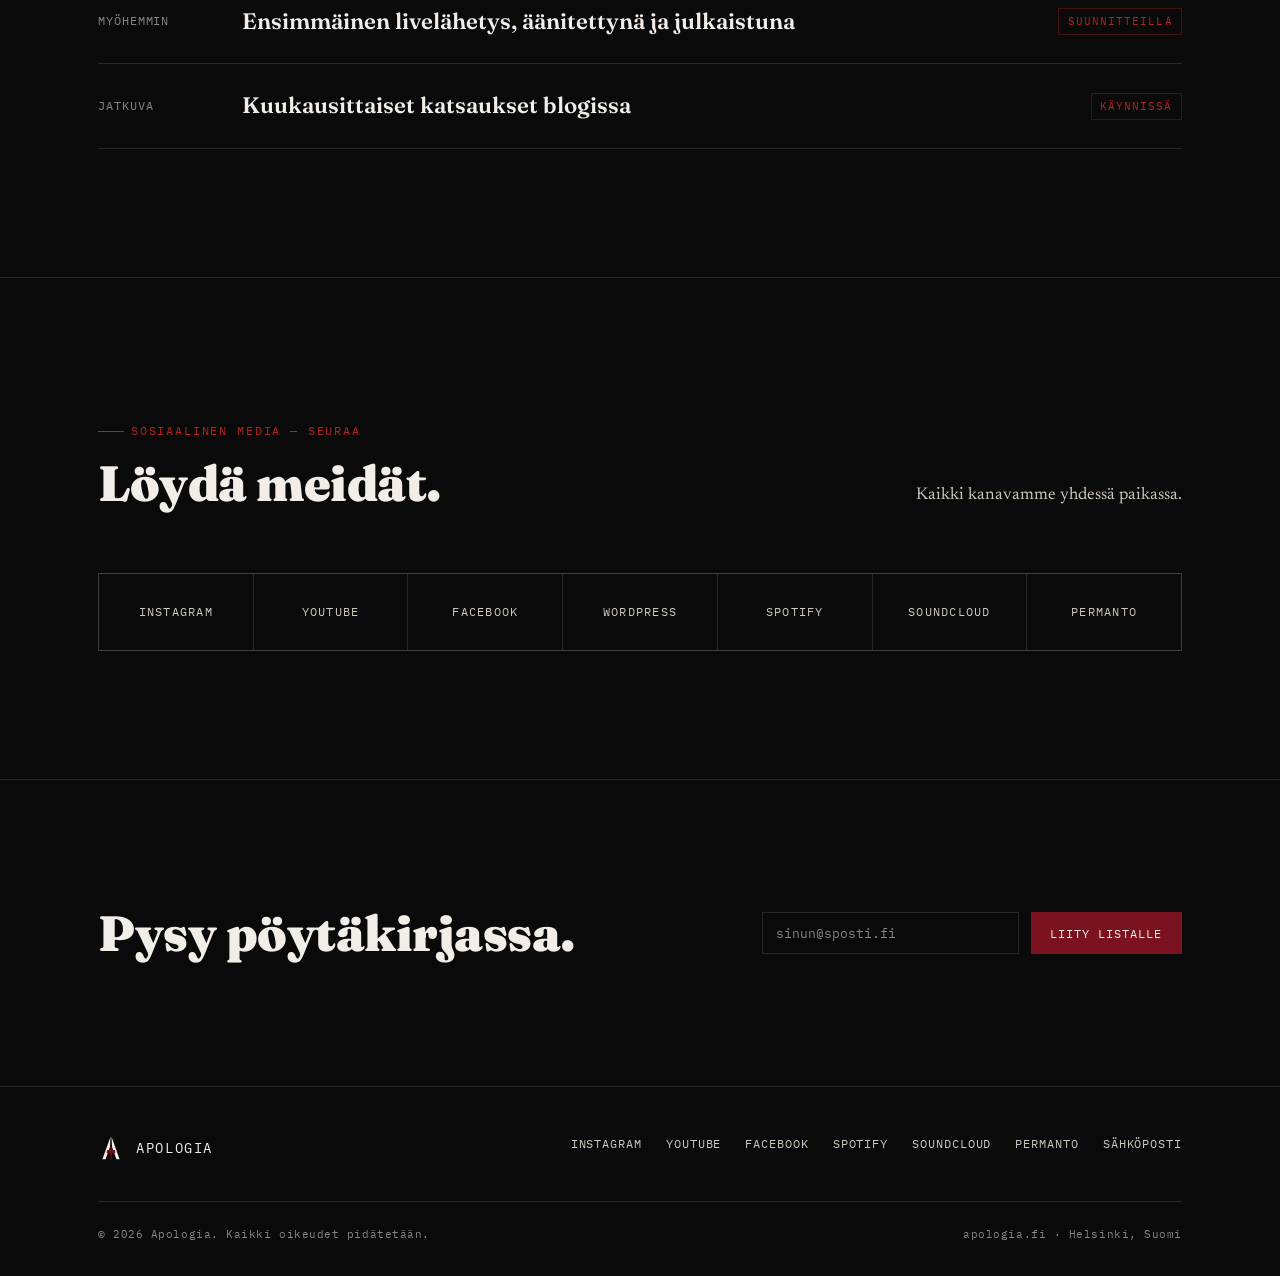
==== commit c5caf538: "Add files via upload" ====
--- a/index.html
+++ b/index.html
@@ -48,7 +48,7 @@
     <div class="section__head">
       <div>
         <p class="eyebrow">Podcast — Kuuntele</p>
-        <h2>Puolustuspuhe, äänessä.</h2>
+        <h2>Apologiaa, äänessä.</h2>
       </div>
       <p>Kaikki julkaisumme löytyvät kahdesta paikasta. Paina play alta tai seuraa meitä suosikkialustallasi.</p>
     </div>
@@ -145,14 +145,8 @@
 
 Löydät meidät sosiaalisen median kanavista
 
-<br>https://www.instagram.com/apologia.fi/<br>
-
-<br>https://www.facebook.com/apologia.fi/<br>
-
-<br>https://www.youtube.com/channel/UCwrUbr3vr2G5Sr-9BzveqGA?app=desktop<br>
-
-<br>https://open.spotify.com/show/6h0ySmW9rlTjm32GhbJBQ9.</p>
-      <p>Kotipesänä Helsinki, työskentelemme enimmäkseen öisin. Jokainen julkaisu on pieni palanen suurempaa puheenvuoroa, jota yhä rakennamme itsellemme.</p>
+
+      <p>Haluamme luoda syvällistä keskustelua Jumalasta, uskosta, kulttuurista, filosofiasta ja teologiasta. Uskomme ideoitten olevan tärkeitä ja siksi otamme suurennuslasilla ne vaikeimmat kysymykset mitä sinulla ja meillä on. Pyrimme edustamaan C.S. Lewisin kaltaista "mere christianity". Eli emme ota kirkkokunnalisia dogmia keskeisimpinä puolustusaiheina, vaan pikemminkin niitä asioita joita ateistit tai muut uskonnot eivät jaa tai hyväksy kristinuskosta.</p>
       <ul class="about__list">
         <li><span>Kotipaikka</span><span>Helsinki, Suomi</span></li>
         <li><span>Toiminnassa vuodesta</span><span>2020</span></li>
--- a/css/style.css
+++ b/css/style.css
@@ -0,0 +1,747 @@
+/* ==========================================================================
+   APOLOGIA — design tokens
+   ========================================================================== */
+
+@import url('https://fonts.googleapis.com/css2?family=Fraunces:ital,opsz,wght@0,9..144,400;0,9..144,600;0,9..144,900;1,9..144,500;1,9..144,600&family=Newsreader:ital,opsz,wght@0,6..72,400;0,6..72,500;1,6..72,400&family=IBM+Plex+Mono:wght@400;500&display=swap');
+
+:root{
+  --black:       #0a0a0a;
+  --black-soft:  #131110;
+  --black-card:  #171413;
+  --paper:       #f2ede6;
+  --paper-dim:   #cfc8bd;
+  --grey:        #8a8580;
+  --red:         #7a1220;
+  --red-bright:  #b3231f;
+  --red-deep:    #3a0a10;
+  --line:        rgba(242,237,230,0.12);
+  --line-red:    rgba(179,35,31,0.35);
+
+  --display: 'Fraunces', ui-serif, Georgia, serif;
+  --body:    'Newsreader', ui-serif, Georgia, serif;
+  --mono:    'IBM Plex Mono', ui-monospace, 'SF Mono', monospace;
+
+  --max: 1180px;
+  --pad: clamp(1.25rem, 4vw, 3rem);
+}
+
+*, *::before, *::after{ box-sizing: border-box; }
+
+html{ scroll-behavior: smooth; }
+
+@media (prefers-reduced-motion: reduce){
+  html{ scroll-behavior: auto; }
+  *{ animation-duration: 0.01ms !important; animation-iteration-count: 1 !important; transition-duration: 0.01ms !important; }
+}
+
+body{
+  margin: 0;
+  background: var(--black);
+  color: var(--paper);
+  font-family: var(--body);
+  font-size: 17px;
+  line-height: 1.6;
+  -webkit-font-smoothing: antialiased;
+}
+
+::selection{ background: var(--red); color: var(--paper); }
+
+a{ color: inherit; text-decoration: none; }
+
+img, svg{ display: block; max-width: 100%; }
+
+.wrap{
+  max-width: var(--max);
+  margin: 0 auto;
+  padding-left: var(--pad);
+  padding-right: var(--pad);
+}
+
+.eyebrow{
+  font-family: var(--mono);
+  font-size: 0.72rem;
+  letter-spacing: 0.16em;
+  text-transform: uppercase;
+  color: var(--red-bright);
+  display: flex;
+  align-items: center;
+  gap: 0.6em;
+  margin: 0 0 1.1rem;
+}
+.eyebrow::before{
+  content: "";
+  width: 26px;
+  height: 1px;
+  background: var(--red-bright);
+  display: inline-block;
+}
+
+h1, h2, h3{
+  font-family: var(--display);
+  font-weight: 900;
+  line-height: 1.02;
+  margin: 0;
+  letter-spacing: -0.01em;
+}
+
+h2{ font-size: clamp(2rem, 4.4vw, 3.1rem); }
+h3{ font-size: clamp(1.25rem, 2.2vw, 1.6rem); font-weight: 600; }
+
+p{ margin: 0 0 1em; color: var(--paper-dim); }
+p:last-child{ margin-bottom: 0; }
+
+.italic-accent{ font-style: italic; font-weight: 500; color: var(--red-bright); }
+
+[data-reveal]{
+  opacity: 0;
+  transform: translateY(16px);
+  transition: opacity 0.7s ease, transform 0.7s ease;
+}
+[data-reveal].is-visible{ opacity: 1; transform: translateY(0); }
+
+/* focus visibility */
+a:focus-visible, button:focus-visible{
+  outline: 1px solid var(--red-bright);
+  outline-offset: 4px;
+}
+
+/* ==========================================================================
+   Nav
+   ========================================================================== */
+
+.nav{
+  position: fixed;
+  top: 0; left: 0; right: 0;
+  z-index: 100;
+  display: flex;
+  align-items: center;
+  justify-content: space-between;
+  padding: 1.1rem var(--pad);
+  background: linear-gradient(to bottom, rgba(10,10,10,0.92), rgba(10,10,10,0));
+  backdrop-filter: blur(2px);
+}
+
+.nav__brand{
+  display: flex;
+  align-items: center;
+  gap: 0.6rem;
+  font-family: var(--mono);
+  font-size: 0.85rem;
+  letter-spacing: 0.14em;
+  text-transform: uppercase;
+}
+.nav__brand img{ width: 22px; height: 22px; }
+
+.nav__links{
+  display: flex;
+  gap: clamp(1rem, 2.5vw, 2.1rem);
+  font-family: var(--mono);
+  font-size: 0.72rem;
+  letter-spacing: 0.1em;
+  text-transform: uppercase;
+  list-style: none;
+  margin: 0; padding: 0;
+}
+.nav__links a{
+  color: var(--paper-dim);
+  position: relative;
+  padding-bottom: 3px;
+  transition: color 0.2s ease;
+}
+.nav__links a:hover, .nav__links a.is-active{ color: var(--paper); }
+.nav__links a::after{
+  content: "";
+  position: absolute;
+  left: 0; right: 100%;
+  bottom: 0;
+  height: 1px;
+  background: var(--red-bright);
+  transition: right 0.25s ease;
+}
+.nav__links a:hover::after{ right: 0; }
+
+.nav__toggle{
+  display: none;
+  background: none;
+  border: 1px solid var(--line);
+  color: var(--paper);
+  width: 38px; height: 38px;
+  align-items: center;
+  justify-content: center;
+  font-family: var(--mono);
+}
+
+@media (max-width: 720px){
+  .nav__links{
+    position: fixed;
+    inset: 0 0 auto 0;
+    top: 0;
+    background: var(--black-soft);
+    flex-direction: column;
+    padding: 5.5rem var(--pad) 2rem;
+    gap: 1.4rem;
+    transform: translateY(-110%);
+    transition: transform 0.35s ease;
+    border-bottom: 1px solid var(--line);
+  }
+  .nav__links.is-open{ transform: translateY(0); }
+  .nav__toggle{ display: flex; }
+}
+
+/* ==========================================================================
+   Hero
+   ========================================================================== */
+
+.hero{
+  min-height: 100svh;
+  display: flex;
+  flex-direction: column;
+  justify-content: center;
+  position: relative;
+  padding-top: 6rem;
+  padding-bottom: 3rem;
+  overflow: hidden;
+}
+
+.hero::before{
+  content: "";
+  position: absolute;
+  top: 50%; left: 50%;
+  width: 900px; height: 900px;
+  background: radial-gradient(circle, rgba(122,18,32,0.28) 0%, rgba(122,18,32,0) 65%);
+  transform: translate(-50%, -50%);
+  pointer-events: none;
+}
+
+.hero__inner{
+  position: relative;
+  display: grid;
+  grid-template-columns: auto 1fr;
+  align-items: center;
+  gap: clamp(1.5rem, 5vw, 4rem);
+}
+
+.hero__mark{
+  width: clamp(110px, 16vw, 200px);
+  flex-shrink: 0;
+  filter: drop-shadow(0 0 40px rgba(179,35,31,0.25));
+}
+
+.hero__title{
+  font-size: clamp(3.2rem, 11vw, 8.5rem);
+  letter-spacing: -0.02em;
+}
+
+.hero__tagline{
+  font-family: var(--body);
+  font-style: italic;
+  font-weight: 500;
+  font-size: clamp(1.15rem, 2vw, 1.5rem);
+  color: var(--paper-dim);
+  max-width: 46ch;
+  margin: 1.6rem 0 0;
+}
+
+.hero__meta{
+  font-family: var(--mono);
+  font-size: 0.72rem;
+  letter-spacing: 0.14em;
+  text-transform: uppercase;
+  color: var(--grey);
+  margin: 0.9rem 0 0;
+}
+
+.hero__cta{
+  display: flex;
+  flex-wrap: wrap;
+  gap: 1rem;
+  margin-top: 2.4rem;
+}
+
+@media (max-width: 640px){
+  .hero__inner{ grid-template-columns: 1fr; }
+  .hero__mark{ width: 84px; }
+}
+
+/* ==========================================================================
+   Buttons
+   ========================================================================== */
+
+.btn{
+  display: inline-flex;
+  align-items: center;
+  gap: 0.6em;
+  font-family: var(--mono);
+  font-size: 0.78rem;
+  letter-spacing: 0.08em;
+  text-transform: uppercase;
+  padding: 0.9em 1.5em;
+  border: 1px solid var(--paper);
+  transition: background 0.2s ease, color 0.2s ease, border-color 0.2s ease;
+}
+.btn:hover{ background: var(--paper); color: var(--black); }
+
+.btn--solid{
+  background: var(--red);
+  border-color: var(--red);
+  color: var(--paper);
+}
+.btn--solid:hover{
+  background: var(--red-bright);
+  border-color: var(--red-bright);
+  color: var(--paper);
+}
+
+/* ==========================================================================
+   Sections (shared)
+   ========================================================================== */
+
+section{
+  padding: clamp(4rem, 10vw, 8rem) 0;
+  position: relative;
+  border-top: 1px solid var(--line);
+}
+
+.section__head{
+  display: flex;
+  align-items: flex-end;
+  justify-content: space-between;
+  gap: 2rem;
+  margin-bottom: clamp(2.5rem, 6vw, 4rem);
+  flex-wrap: wrap;
+}
+
+.section__head p{
+  max-width: 46ch;
+  margin-top: 1rem;
+}
+
+/* ==========================================================================
+   Listen
+   ========================================================================== */
+
+.listen__grid{
+  display: grid;
+  grid-template-columns: 1fr 1fr;
+  gap: clamp(1.25rem, 3vw, 2rem);
+}
+
+@media (max-width: 800px){
+  .listen__grid{ grid-template-columns: 1fr; }
+}
+
+.listen__card{
+  background: var(--black-card);
+  border: 1px solid var(--line);
+  padding: clamp(1.25rem, 2.5vw, 1.75rem);
+}
+
+.listen__card-head{
+  display: flex;
+  align-items: center;
+  justify-content: space-between;
+  margin-bottom: 1.25rem;
+}
+
+.listen__platform{
+  font-family: var(--mono);
+  font-size: 0.72rem;
+  letter-spacing: 0.14em;
+  text-transform: uppercase;
+  color: var(--paper);
+}
+
+.listen__link{
+  font-family: var(--mono);
+  font-size: 0.7rem;
+  letter-spacing: 0.06em;
+  color: var(--grey);
+  border-bottom: 1px solid var(--line);
+  transition: color 0.2s ease, border-color 0.2s ease;
+}
+.listen__link:hover{ color: var(--red-bright); border-color: var(--red-bright); }
+
+.listen__embed{
+  width: 100%;
+  border: 0;
+  background: #000;
+}
+
+/* ==========================================================================
+   Blog
+   ========================================================================== */
+
+.blog__grid{
+  display: grid;
+  grid-template-columns: repeat(3, 1fr);
+  gap: 1px;
+  background: var(--line);
+  border: 1px solid var(--line);
+}
+
+@media (max-width: 900px){
+  .blog__grid{ grid-template-columns: 1fr; }
+}
+
+.post-card{
+  background: var(--black);
+  padding: clamp(1.5rem, 3vw, 2rem);
+  display: flex;
+  flex-direction: column;
+  min-height: 260px;
+  transition: background 0.25s ease;
+}
+.post-card:hover{ background: var(--black-card); }
+
+.post-card__meta{
+  font-family: var(--mono);
+  font-size: 0.68rem;
+  letter-spacing: 0.1em;
+  text-transform: uppercase;
+  color: var(--red-bright);
+  margin-bottom: 1rem;
+}
+
+.post-card h3{ margin-bottom: 0.75rem; }
+
+.post-card p{ font-size: 0.95rem; flex-grow: 1; }
+
+.post-card__read{
+  margin-top: 1.5rem;
+  font-family: var(--mono);
+  font-size: 0.7rem;
+  letter-spacing: 0.08em;
+  text-transform: uppercase;
+  color: var(--paper);
+  display: inline-flex;
+  align-items: center;
+  gap: 0.5em;
+}
+.post-card:hover .post-card__read{ color: var(--red-bright); }
+
+.blog__all{
+  margin-top: 2.5rem;
+  display: flex;
+  justify-content: center;
+}
+
+/* ==========================================================================
+   About
+   ========================================================================== */
+
+.about__grid{
+  display: grid;
+  grid-template-columns: 1.1fr 1fr;
+  gap: clamp(2rem, 6vw, 5rem);
+  align-items: start;
+}
+
+@media (max-width: 820px){
+  .about__grid{ grid-template-columns: 1fr; }
+}
+
+.about__quote{
+  font-family: var(--display);
+  font-style: italic;
+  font-weight: 500;
+  font-size: clamp(1.6rem, 3.4vw, 2.4rem);
+  line-height: 1.25;
+  color: var(--paper);
+  border-left: 2px solid var(--red);
+  padding-left: 1.5rem;
+}
+
+.about__body p{ font-size: 1.05rem; }
+
+.about__list{
+  list-style: none;
+  margin: 2rem 0 0;
+  padding: 1.5rem 0 0;
+  border-top: 1px solid var(--line);
+  font-family: var(--mono);
+  font-size: 0.8rem;
+  color: var(--grey);
+}
+.about__list li{
+  display: flex;
+  justify-content: space-between;
+  padding: 0.5rem 0;
+  border-bottom: 1px solid var(--line);
+}
+.about__list span:last-child{ color: var(--paper-dim); text-align: right; }
+
+/* ==========================================================================
+   Docket / coming soon
+   ========================================================================== */
+
+.docket{
+  list-style: none;
+  margin: 0; padding: 0;
+  border-top: 1px solid var(--line);
+}
+
+.docket__item{
+  display: grid;
+  grid-template-columns: 120px 1fr auto;
+  gap: 1.5rem;
+  align-items: center;
+  padding: 1.5rem 0;
+  border-bottom: 1px solid var(--line);
+}
+
+@media (max-width: 640px){
+  .docket__item{ grid-template-columns: 1fr; gap: 0.5rem; }
+}
+
+.docket__date{
+  font-family: var(--mono);
+  font-size: 0.72rem;
+  letter-spacing: 0.08em;
+  text-transform: uppercase;
+  color: var(--grey);
+}
+
+.docket__title{
+  font-family: var(--display);
+  font-weight: 600;
+  font-size: clamp(1.1rem, 1.8vw, 1.4rem);
+}
+
+.docket__status{
+  font-family: var(--mono);
+  font-size: 0.66rem;
+  letter-spacing: 0.1em;
+  text-transform: uppercase;
+  padding: 0.35em 0.8em;
+  border: 1px solid var(--line-red);
+  color: var(--red-bright);
+  white-space: nowrap;
+  justify-self: start;
+}
+
+@media (max-width: 640px){
+  .docket__status{ justify-self: start; margin-top: 0.25rem; }
+}
+
+/* ==========================================================================
+   Newsletter / contact strip
+   ========================================================================== */
+
+.contact-strip{
+  display: flex;
+  flex-wrap: wrap;
+  align-items: center;
+  justify-content: space-between;
+  gap: 2rem;
+}
+
+.contact-strip h2{ max-width: 14ch; }
+
+.contact-form{
+  display: flex;
+  gap: 0.75rem;
+  flex-wrap: wrap;
+  max-width: 420px;
+  width: 100%;
+}
+
+.contact-form input{
+  flex: 1;
+  min-width: 200px;
+  background: transparent;
+  border: 1px solid var(--line);
+  color: var(--paper);
+  font-family: var(--mono);
+  font-size: 0.8rem;
+  padding: 0.9em 1em;
+}
+.contact-form input:focus{ outline: none; border-color: var(--red-bright); }
+.contact-form input::placeholder{ color: var(--grey); }
+
+/* ==========================================================================
+   Footer
+   ========================================================================== */
+
+footer{
+  border-top: 1px solid var(--line);
+  padding: 3rem 0 2rem;
+}
+
+.footer__top{
+  display: flex;
+  justify-content: space-between;
+  align-items: flex-start;
+  flex-wrap: wrap;
+  gap: 2rem;
+  margin-bottom: 2.5rem;
+}
+
+.footer__brand{
+  display: flex;
+  align-items: center;
+  gap: 0.75rem;
+  font-family: var(--mono);
+  font-size: 0.85rem;
+  letter-spacing: 0.12em;
+  text-transform: uppercase;
+}
+.footer__brand img{ width: 26px; }
+
+.footer__socials{
+  display: flex;
+  gap: 1.5rem;
+  font-family: var(--mono);
+  font-size: 0.72rem;
+  letter-spacing: 0.08em;
+  text-transform: uppercase;
+}
+.footer__socials a{ color: var(--paper-dim); transition: color 0.2s ease; }
+.footer__socials a:hover{ color: var(--red-bright); }
+
+.footer__bottom{
+  display: flex;
+  justify-content: space-between;
+  flex-wrap: wrap;
+  gap: 1rem;
+  font-family: var(--mono);
+  font-size: 0.68rem;
+  letter-spacing: 0.05em;
+  color: var(--grey);
+  padding-top: 1.5rem;
+  border-top: 1px solid var(--line);
+}
+
+/* ==========================================================================
+   Blog listing / post page
+   ========================================================================== */
+
+.page-header{
+  padding: 8.5rem 0 3rem;
+  border-top: none;
+}
+
+.page-header h1{ font-size: clamp(2.4rem, 6vw, 4rem); }
+
+.post-list{
+  list-style: none;
+  margin: 0; padding: 0;
+  border-top: 1px solid var(--line);
+}
+
+.post-list li{
+  border-bottom: 1px solid var(--line);
+}
+
+.post-list a{
+  display: grid;
+  grid-template-columns: 140px 1fr auto;
+  align-items: center;
+  gap: 1.5rem;
+  padding: 1.75rem 0;
+  transition: opacity 0.2s ease;
+}
+.post-list a:hover{ opacity: 0.7; }
+.post-list a:hover h3{ color: var(--red-bright); }
+
+@media (max-width: 640px){
+  .post-list a{ grid-template-columns: 1fr; gap: 0.5rem; }
+}
+
+.post-list__date{
+  font-family: var(--mono);
+  font-size: 0.7rem;
+  letter-spacing: 0.08em;
+  text-transform: uppercase;
+  color: var(--grey);
+}
+
+.post-list__arrow{
+  font-family: var(--mono);
+  color: var(--grey);
+}
+
+.post-body{
+  max-width: 68ch;
+  margin: 0 auto;
+  padding: 8.5rem var(--pad) 6rem;
+}
+
+.post-body .eyebrow{ margin-bottom: 1.5rem; }
+
+.post-body h1{
+  font-size: clamp(2.2rem, 5vw, 3.4rem);
+  margin-bottom: 1rem;
+}
+
+.post-body .post-date{
+  font-family: var(--mono);
+  font-size: 0.75rem;
+  color: var(--grey);
+  margin-bottom: 3rem;
+  display: block;
+}
+
+.post-body p{
+  font-size: 1.1rem;
+  color: var(--paper-dim);
+  margin-bottom: 1.4em;
+}
+
+.post-body h2{
+  font-size: 1.6rem;
+  margin: 2.5em 0 0.8em;
+}
+
+.post-body blockquote{
+  border-left: 2px solid var(--red);
+  margin: 2em 0;
+  padding-left: 1.5rem;
+  font-style: italic;
+  color: var(--paper);
+}
+
+.post-back{
+  display: inline-flex;
+  align-items: center;
+  gap: 0.5em;
+  font-family: var(--mono);
+  font-size: 0.72rem;
+  letter-spacing: 0.08em;
+  text-transform: uppercase;
+  color: var(--grey);
+  margin-top: 4rem;
+  border-top: 1px solid var(--line);
+  padding-top: 2rem;
+}
+.post-back:hover{ color: var(--red-bright); }
+
+/* ==========================================================================
+   TV embed (single-card variant of .listen__card, no grid)
+   ========================================================================== */
+
+.tv__card{ max-width: 760px; margin: 0 auto; }
+
+/* ==========================================================================
+   Socials grid
+   ========================================================================== */
+
+.social-grid{
+  display: grid;
+  grid-template-columns: repeat(auto-fit, minmax(150px, 1fr));
+  gap: 1px;
+  background: var(--line);
+  border: 1px solid var(--line);
+}
+
+.social-tile{
+  background: var(--black);
+  padding: 1.75rem 1rem;
+  font-family: var(--mono);
+  font-size: 0.78rem;
+  letter-spacing: 0.1em;
+  text-transform: uppercase;
+  text-align: center;
+  color: var(--paper-dim);
+  transition: background 0.2s ease, color 0.2s ease;
+}
+.social-tile:hover{ background: var(--red); color: var(--paper); }
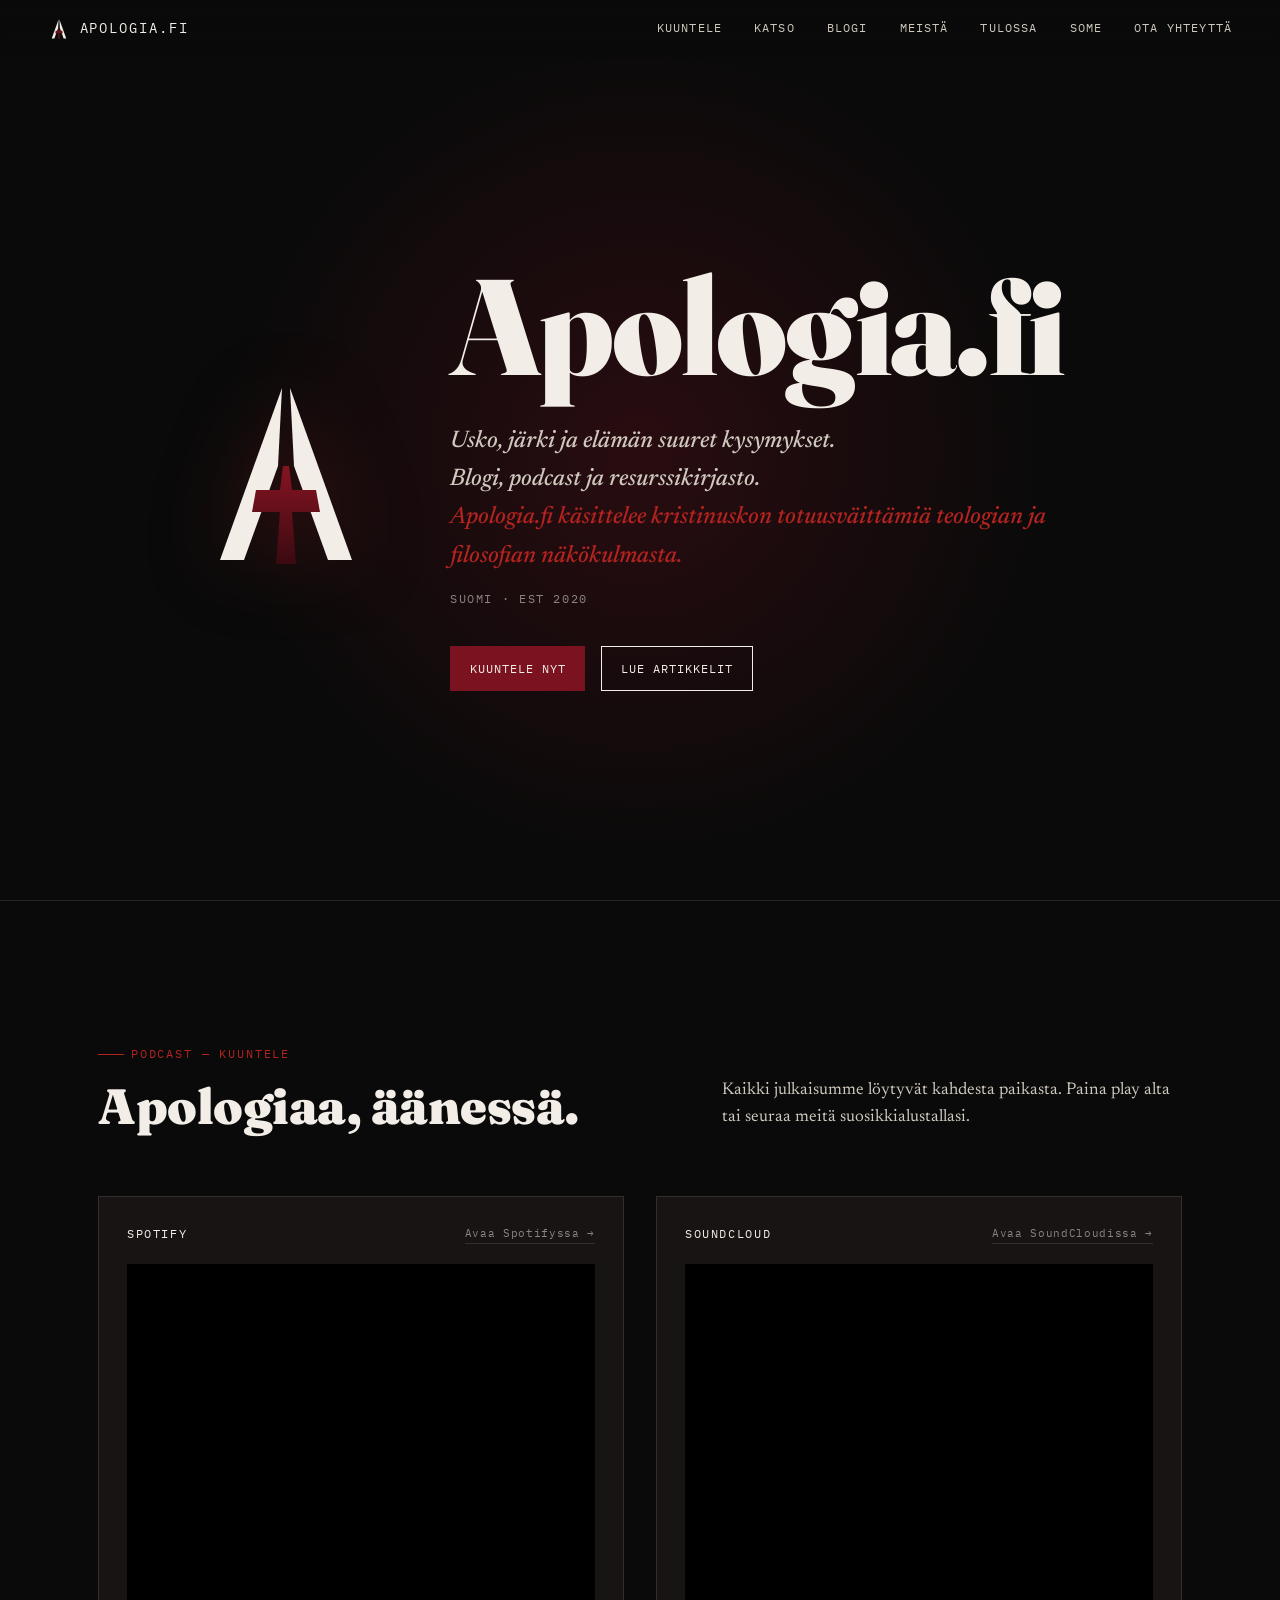
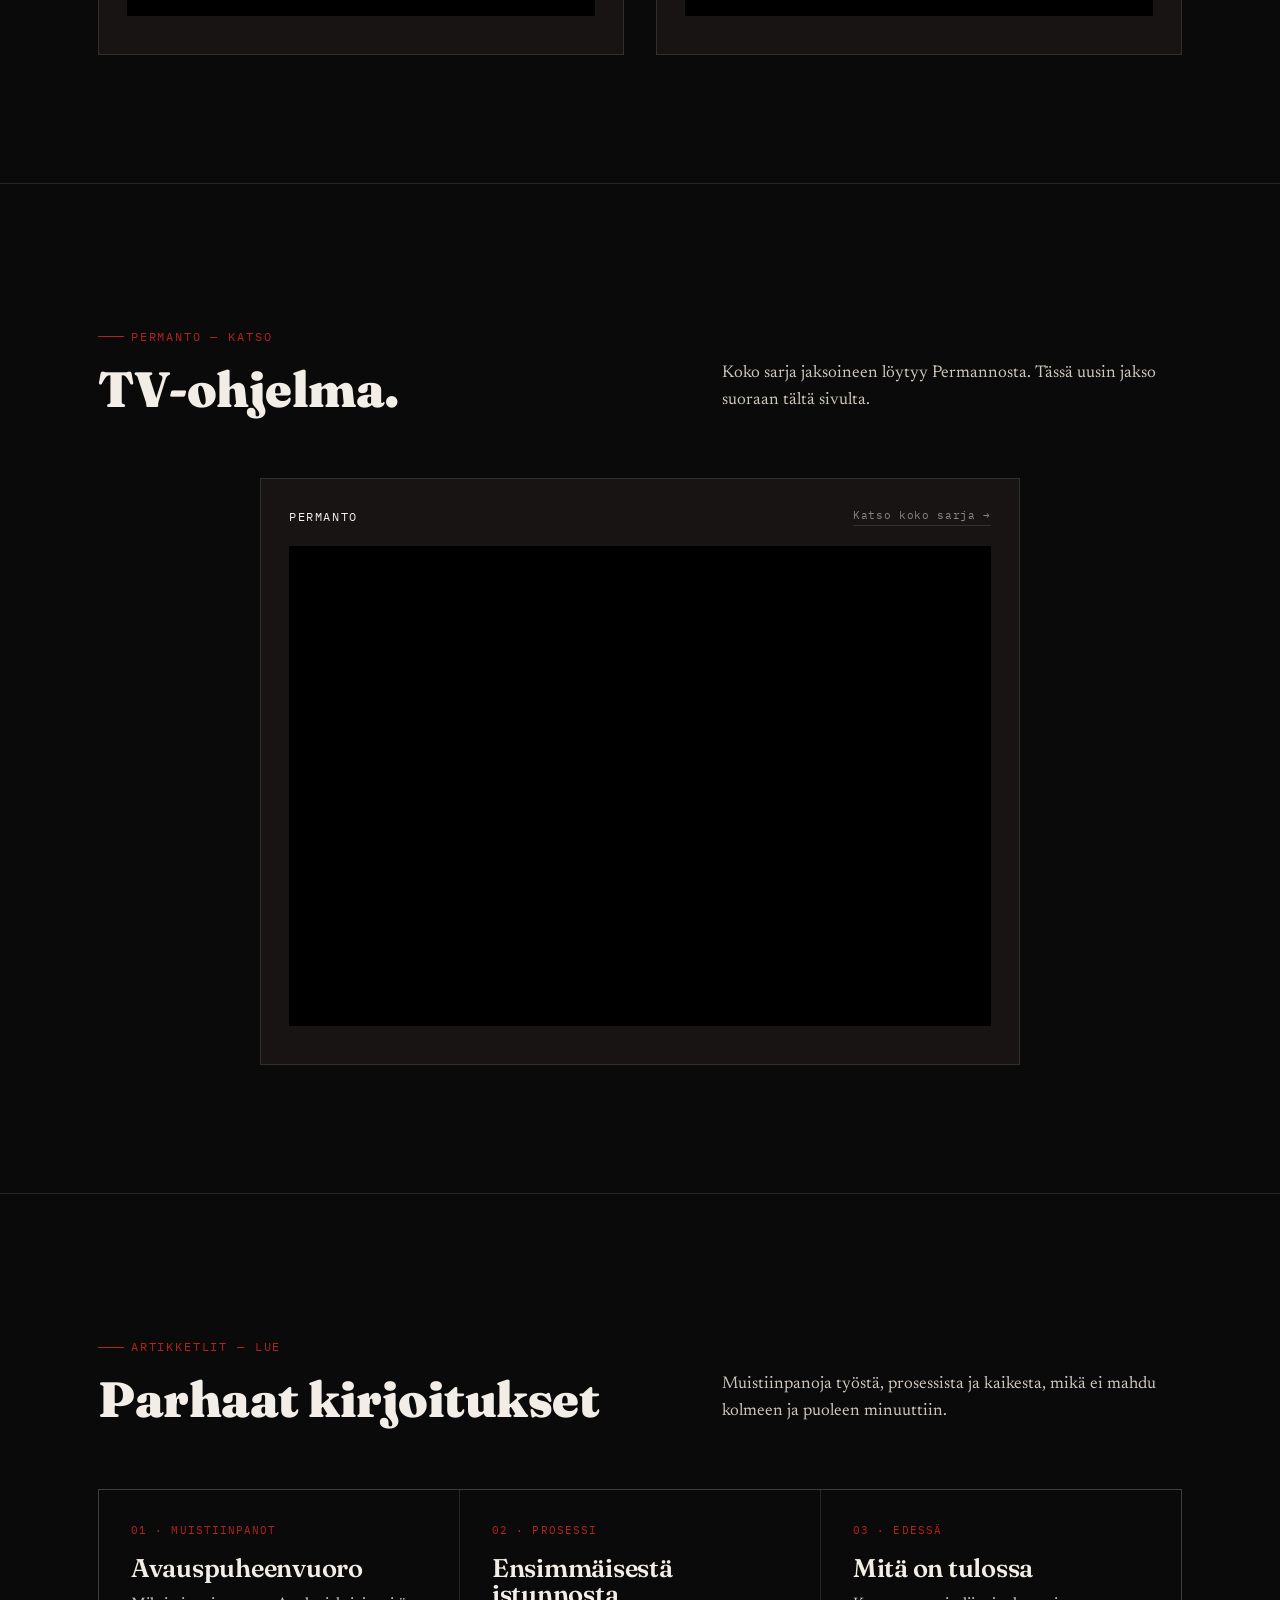
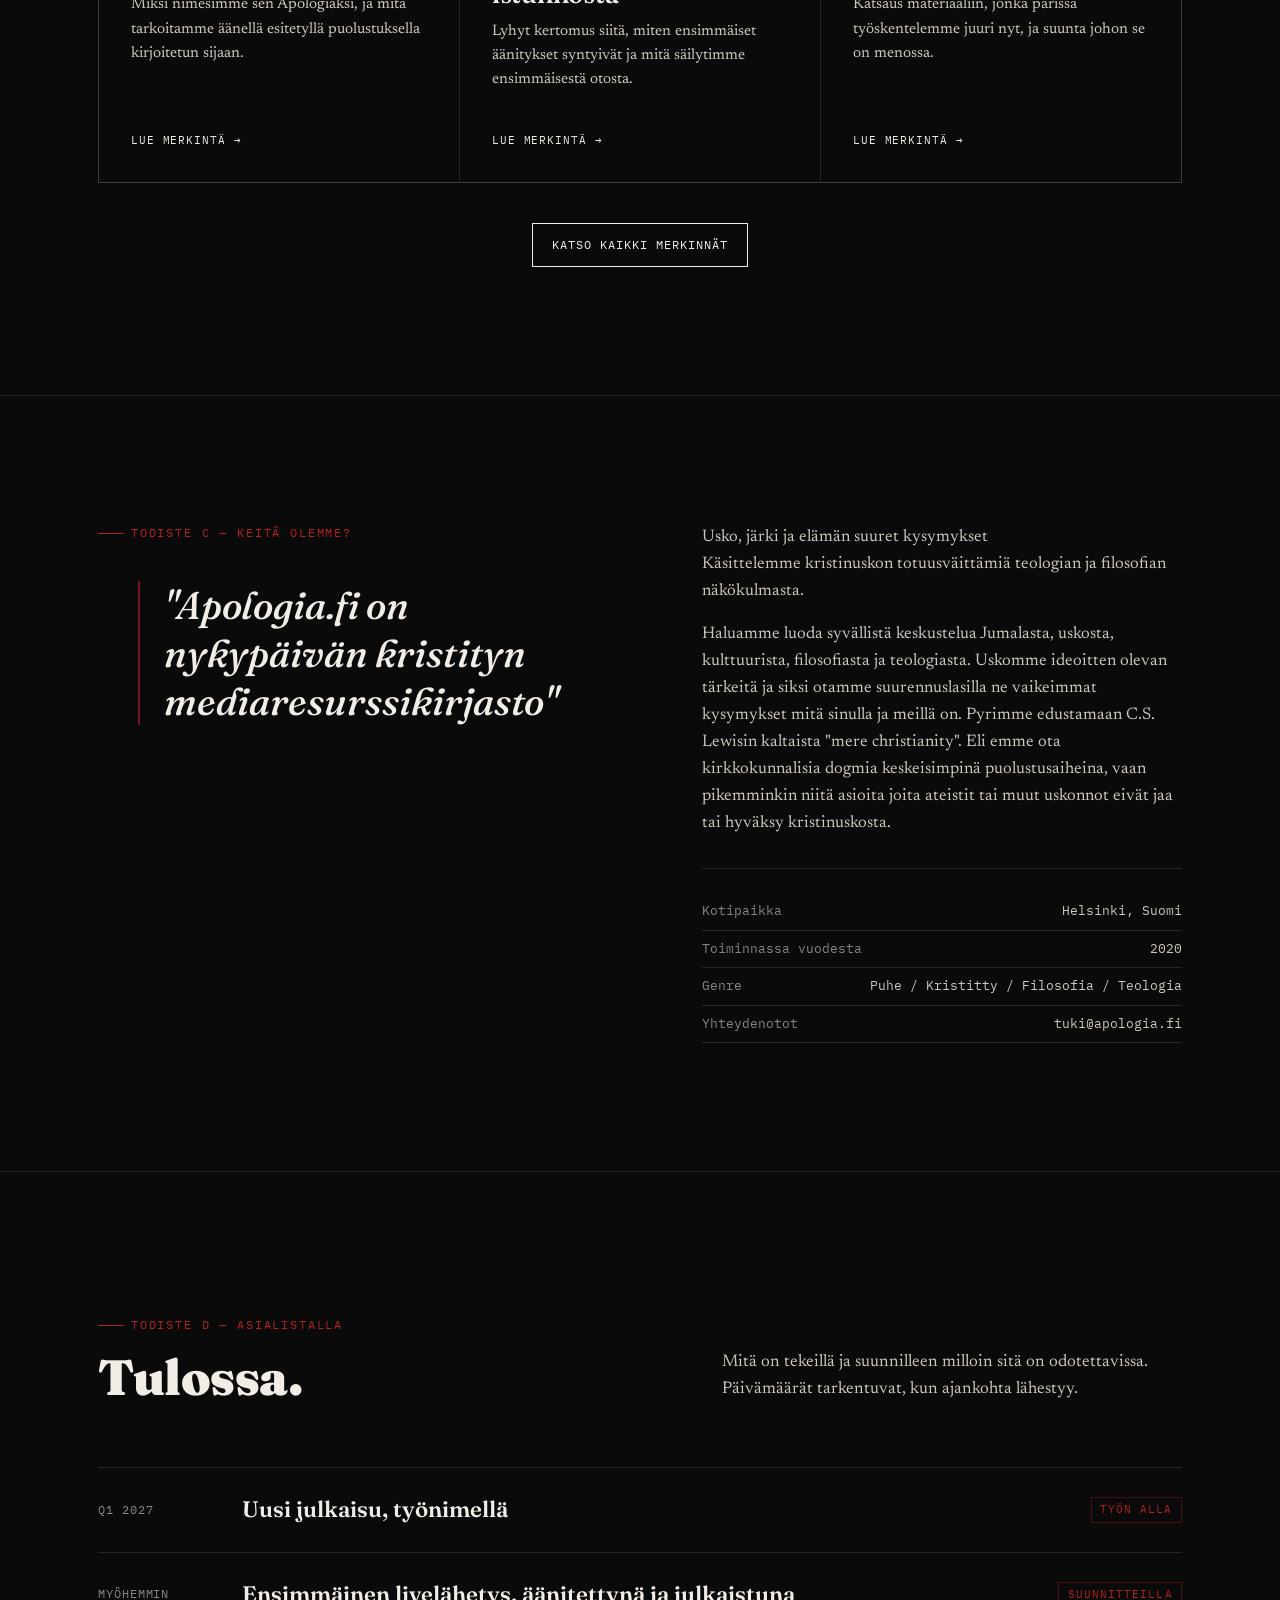
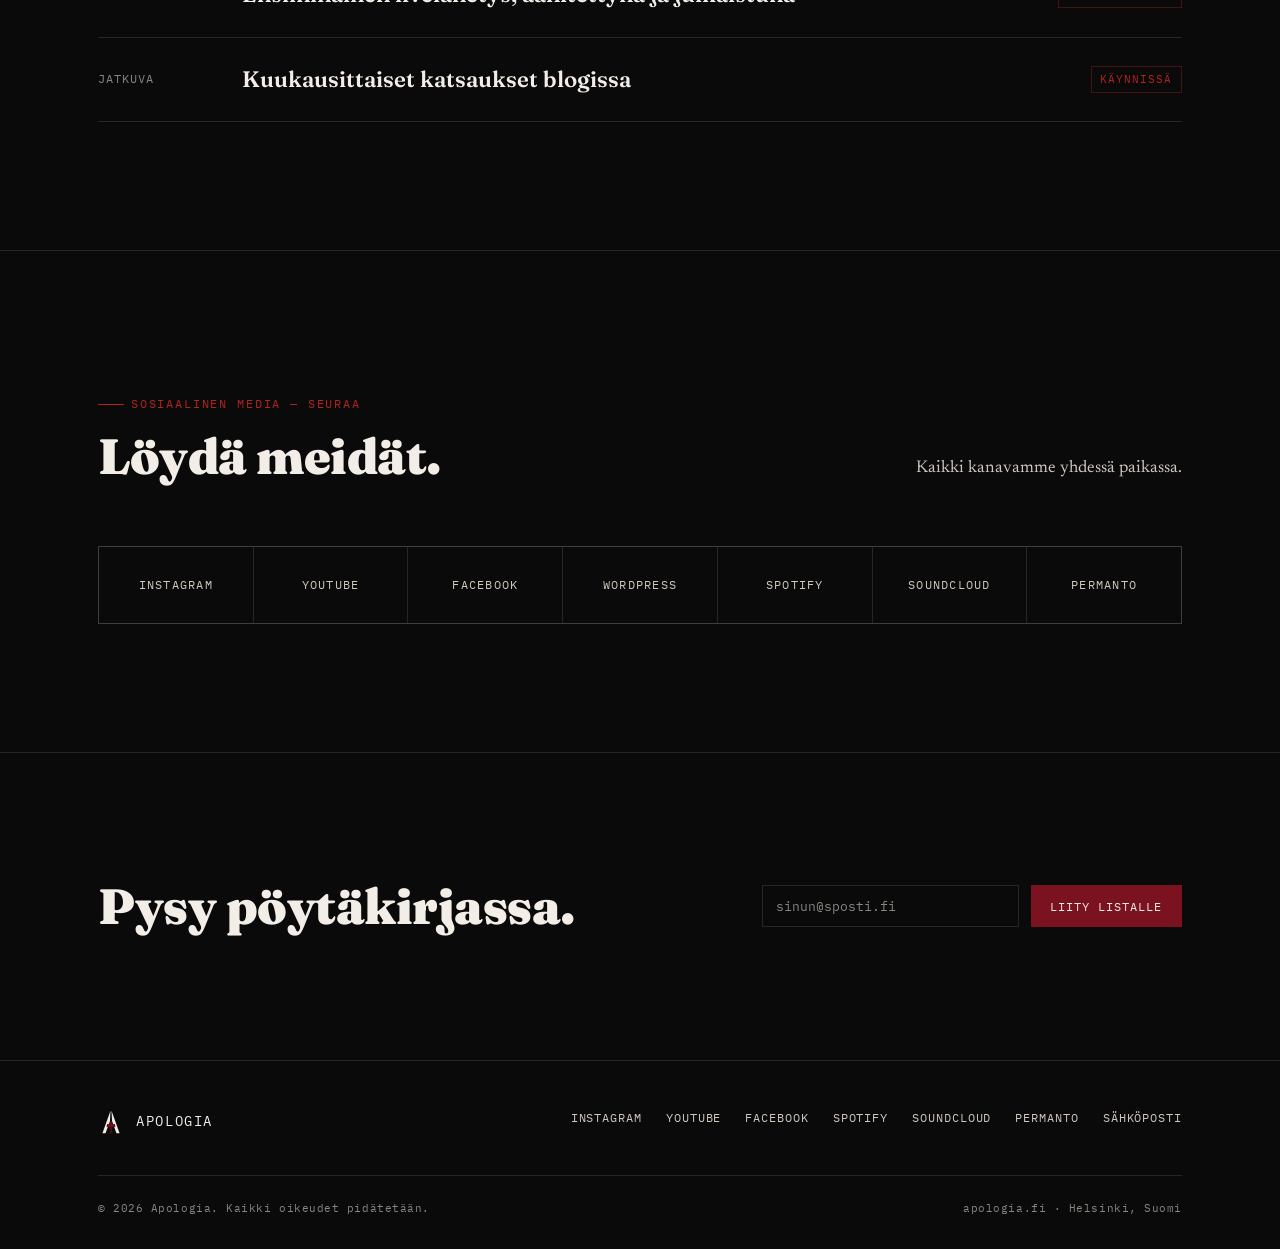
==== commit 63517c8f: "Add files via upload" ====
--- a/index.html
+++ b/index.html
@@ -136,14 +136,13 @@
   <div class="wrap about__grid">
     <div>
       <p class="eyebrow">Todiste C — Keitä olemme?</p>
-      <blockquote class="about__quote">"Apologia.fi on blogi, podcast ja resurssikirjasto</blockquote>
+      <blockquote class="about__quote">"Apologia.fi on nykypäivän kristityn mediaresurssikirjasto"</blockquote>
     </div>
     <div class="about__body">
       <p>Usko, järki ja elämän suuret kysymykset
 
         <br>Käsittelemme kristinuskon totuusväittämiä teologian ja filosofian näkökulmasta.<br>
 
-Löydät meidät sosiaalisen median kanavista
 
 
       <p>Haluamme luoda syvällistä keskustelua Jumalasta, uskosta, kulttuurista, filosofiasta ja teologiasta. Uskomme ideoitten olevan tärkeitä ja siksi otamme suurennuslasilla ne vaikeimmat kysymykset mitä sinulla ja meillä on. Pyrimme edustamaan C.S. Lewisin kaltaista "mere christianity". Eli emme ota kirkkokunnalisia dogmia keskeisimpinä puolustusaiheina, vaan pikemminkin niitä asioita joita ateistit tai muut uskonnot eivät jaa tai hyväksy kristinuskosta.</p>
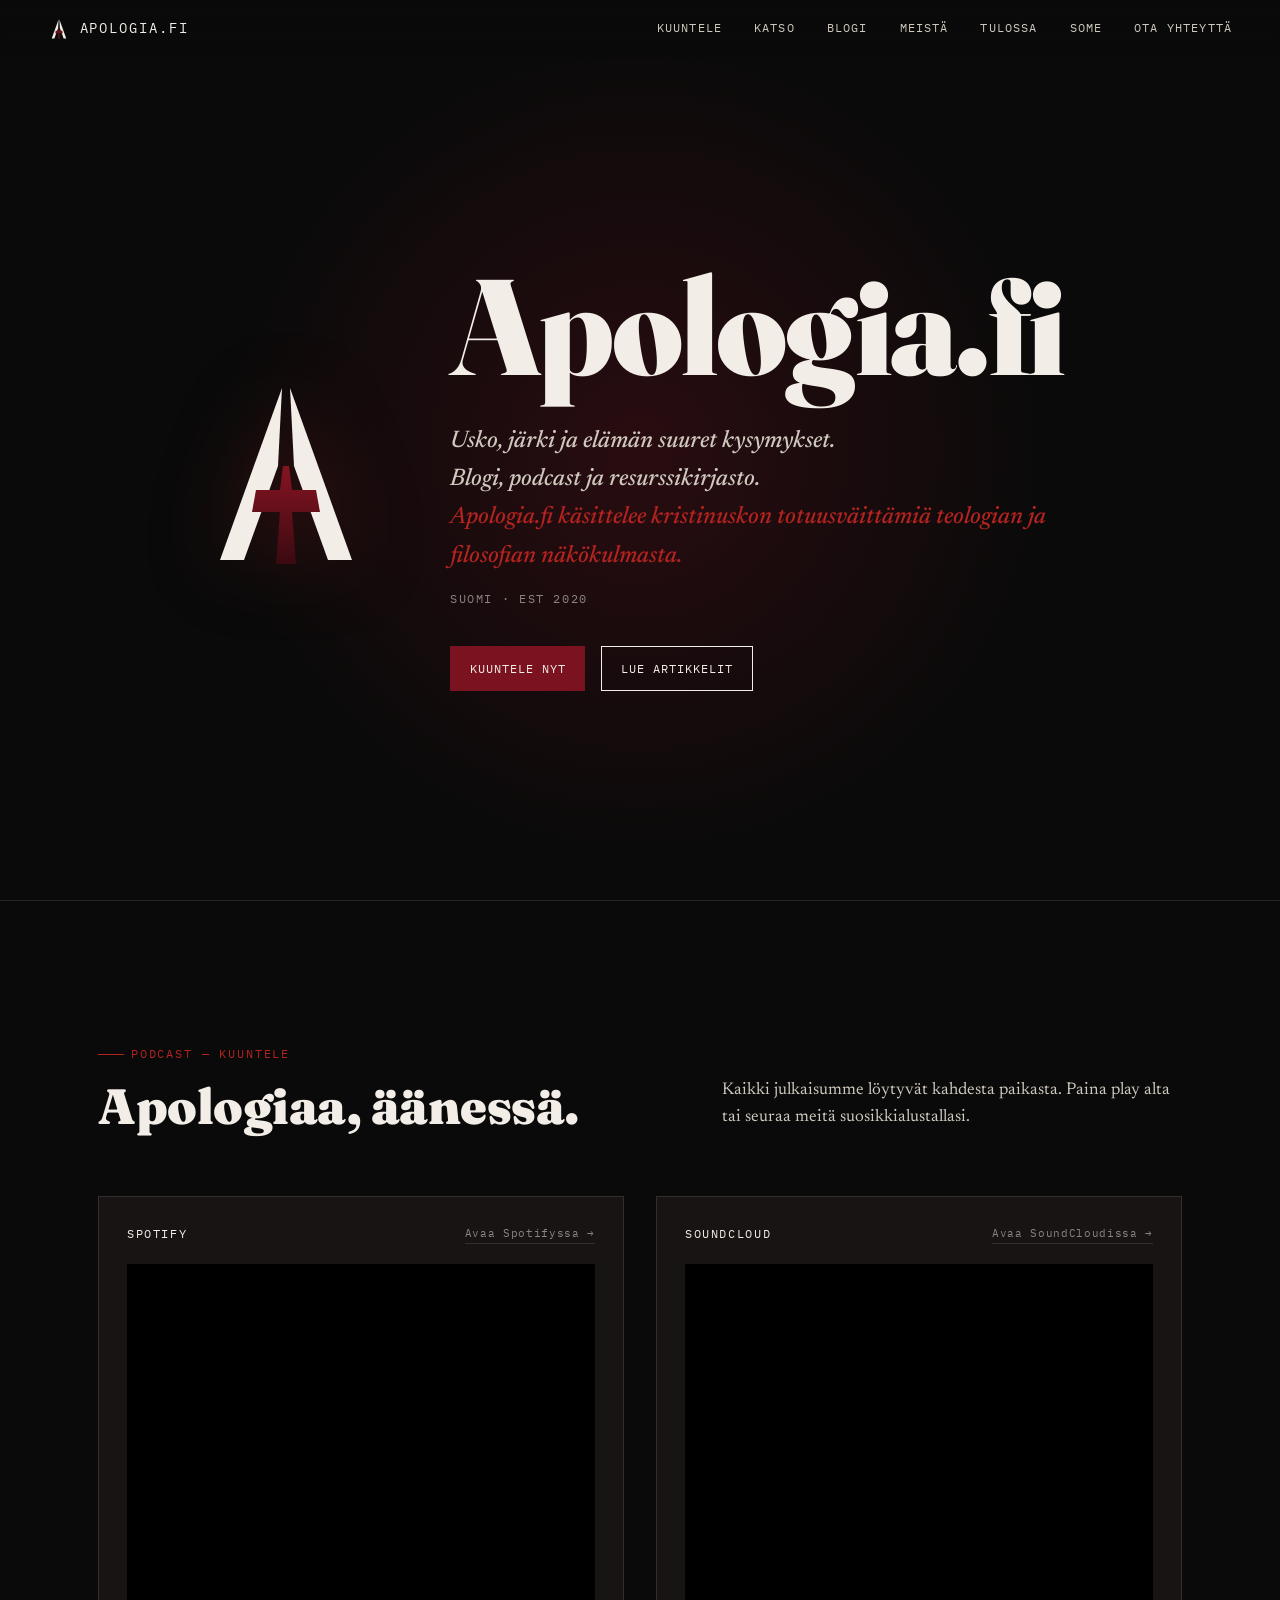
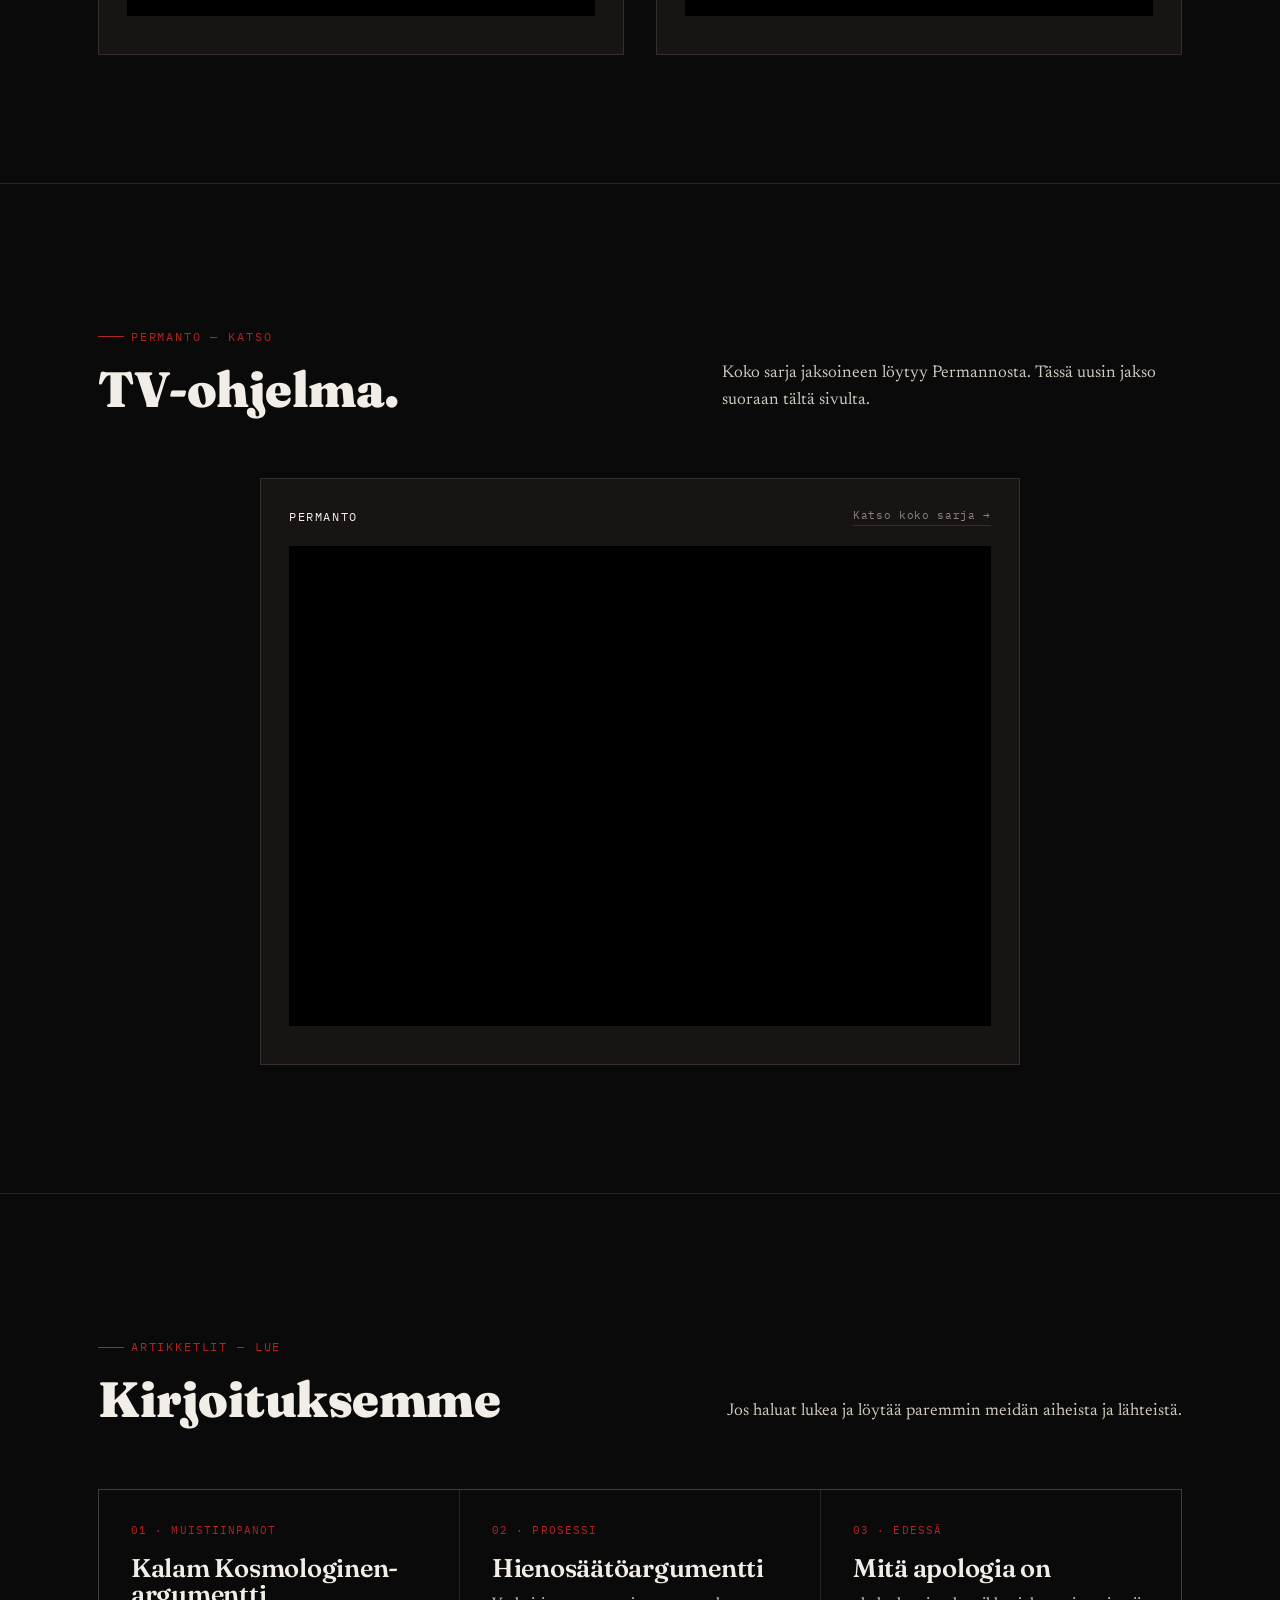
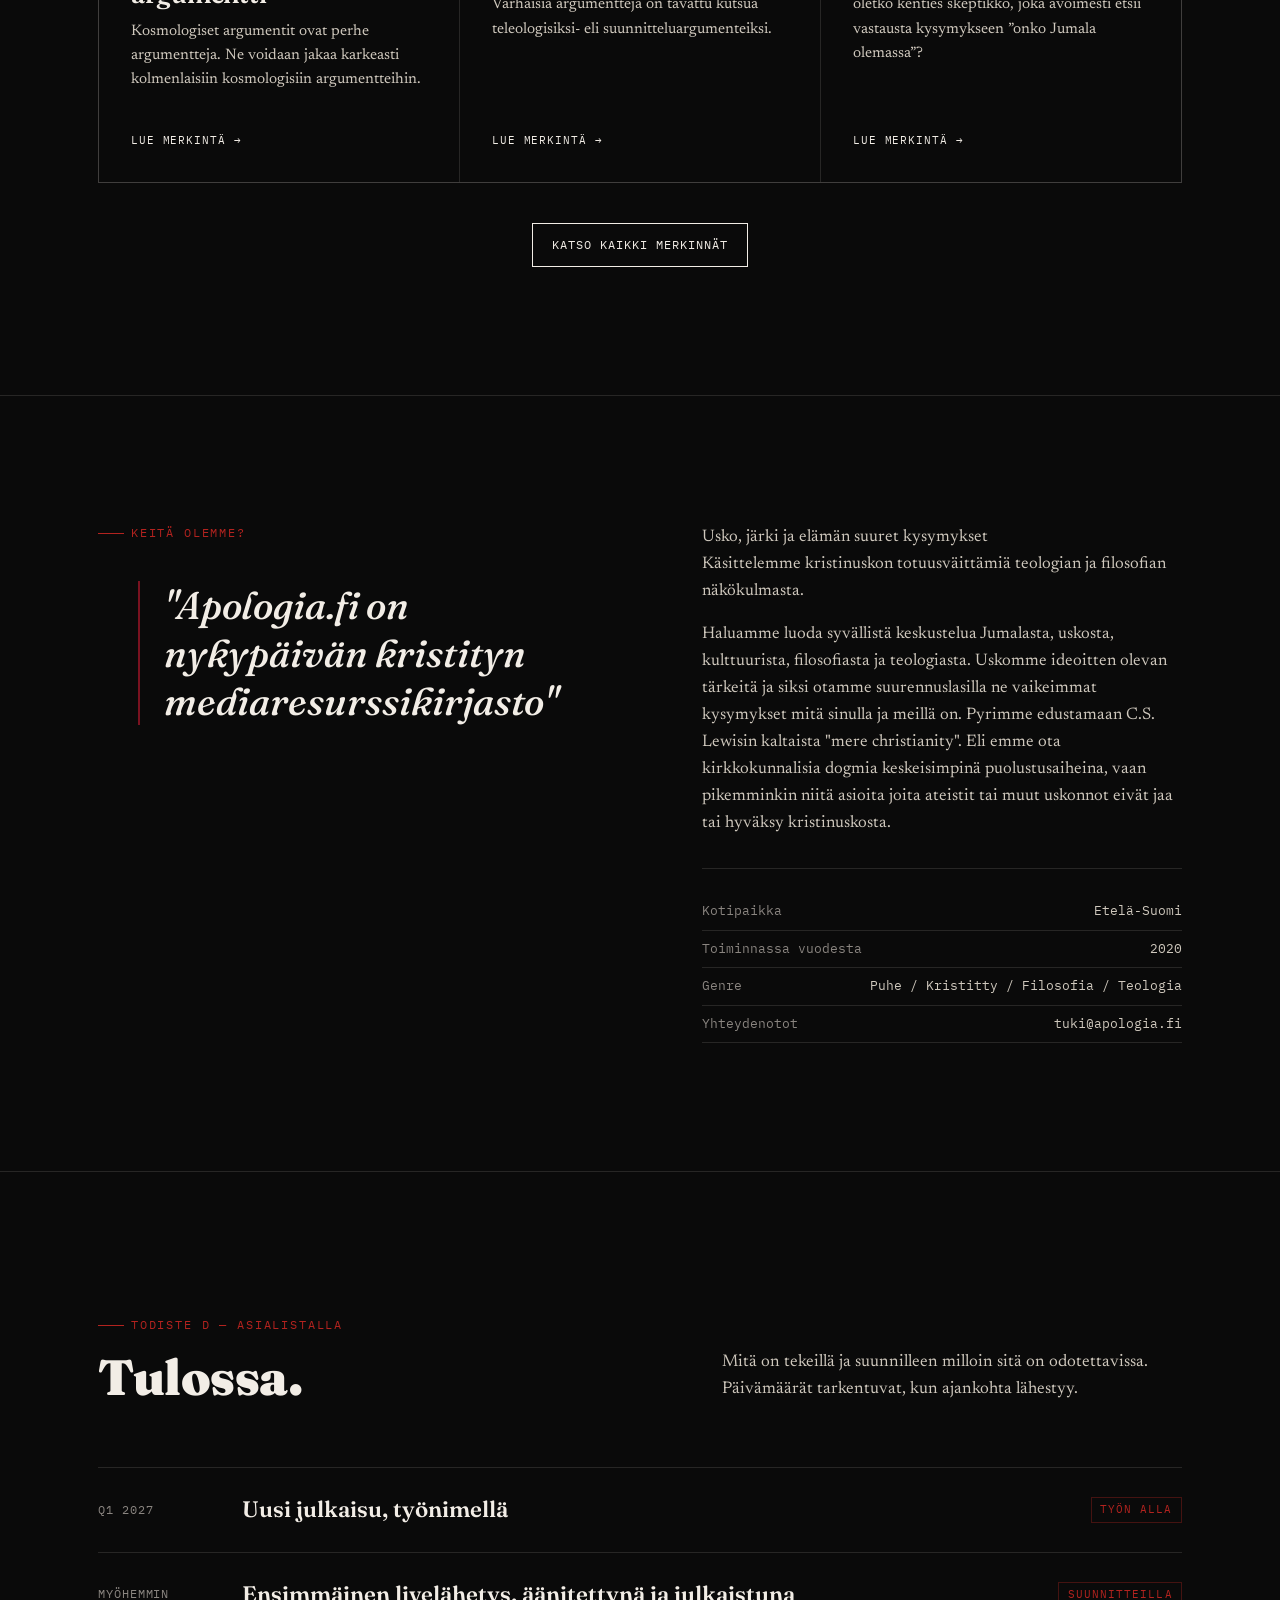
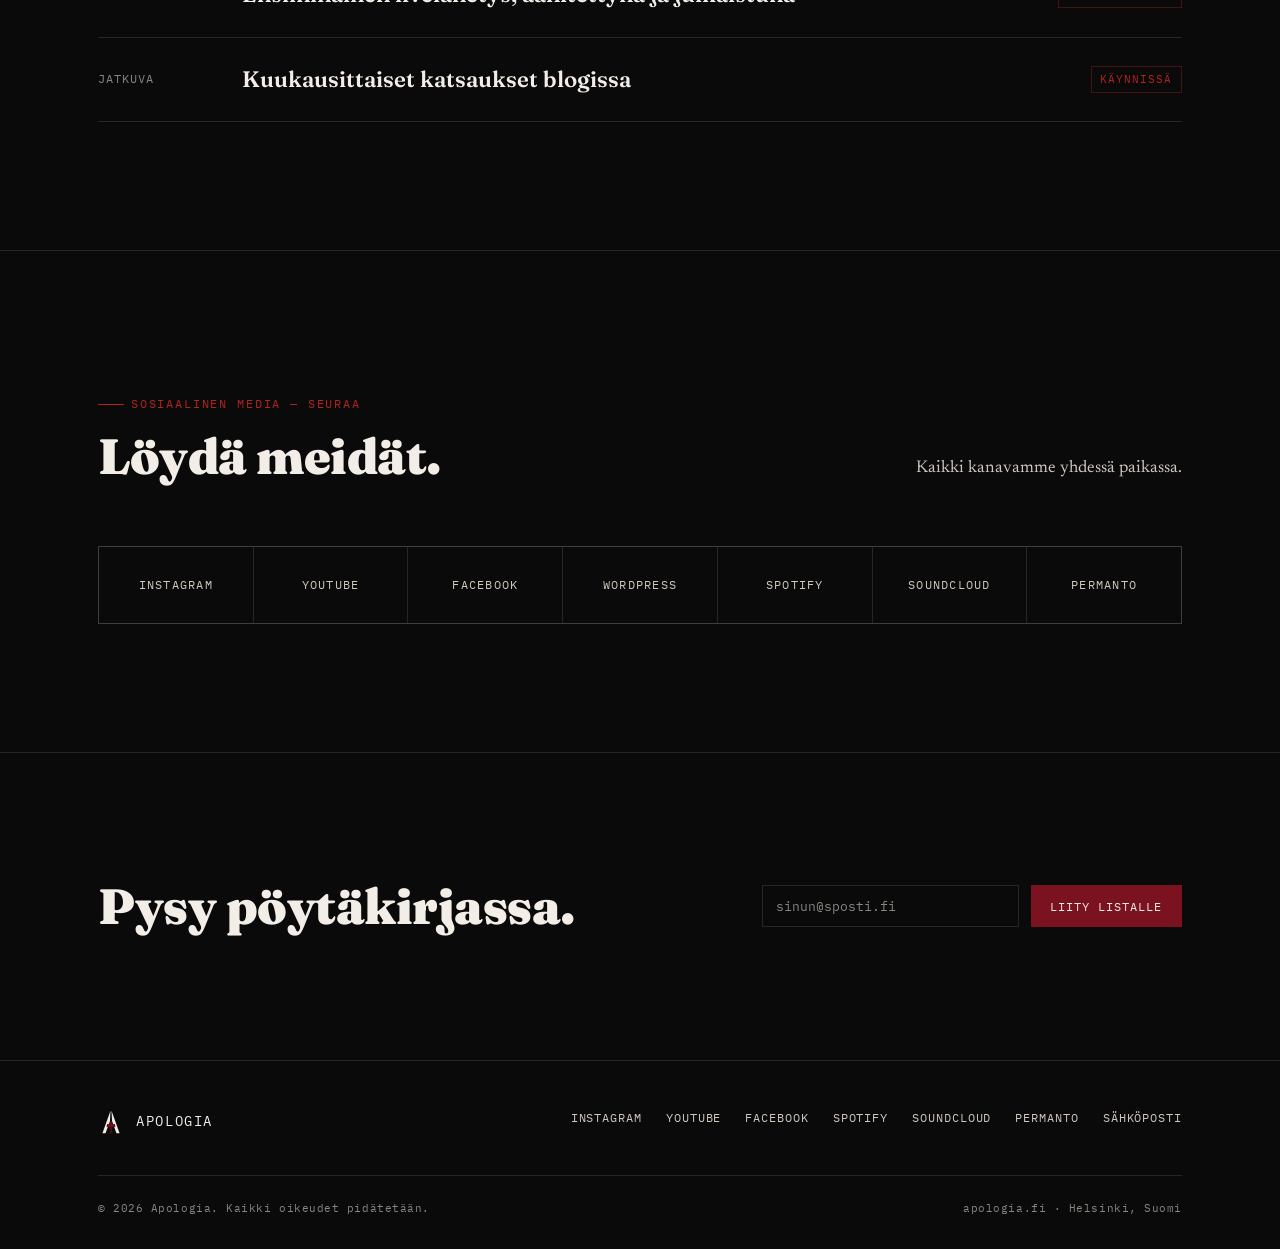
==== commit 9cddaeae: "Update index.html" ====
--- a/index.html
+++ b/index.html
@@ -98,30 +98,30 @@
     <div class="section__head">
       <div>
         <p class="eyebrow">Artikketlit — Lue</p>
-        <h2>Parhaat kirjoitukset</h2>
-      </div>
-      <p>Muistiinpanoja työstä, prosessista ja kaikesta, mikä ei mahdu kolmeen ja puoleen minuuttiin.</p>
+        <h2>Kirjoituksemme</h2>
+      </div>
+      <p>Jos haluat lukea ja löytää paremmin meidän aiheista ja lähteistä.</p>
     </div>
 
     <div class="blog__grid">
       <a class="post-card" href="blog/opening-statement.html">
         <span class="post-card__meta">01 · Muistiinpanot</span>
-        <h3>Avauspuheenvuoro</h3>
-        <p>Miksi nimesimme sen Apologiaksi, ja mitä tarkoitamme äänellä esitetyllä puolustuksella kirjoitetun sijaan.</p>
+        <h3>Kalam Kosmologinen-argumentti</h3>
+        <p>Kosmologiset argumentit ovat perhe argumentteja. Ne voidaan jakaa karkeasti kolmenlaisiin kosmologisiin argumentteihin.</p>
         <span class="post-card__read">Lue merkintä →</span>
       </a>
 
       <a class="post-card" href="blog/on-the-first-session.html">
         <span class="post-card__meta">02 · Prosessi</span>
-        <h3>Ensimmäisestä istunnosta</h3>
-        <p>Lyhyt kertomus siitä, miten ensimmäiset äänitykset syntyivät ja mitä säilytimme ensimmäisestä otosta.</p>
+        <h3>Hienosäätöargumentti</h3>
+        <p>Varhaisia argumentteja on tavattu kutsua teleologisiksi- eli suunnitteluargumenteiksi.</p>
         <span class="post-card__read">Lue merkintä →</span>
       </a>
 
       <a class="post-card" href="blog/what-comes-next.html">
         <span class="post-card__meta">03 · Edessä</span>
-        <h3>Mitä on tulossa</h3>
-        <p>Katsaus materiaaliin, jonka parissa työskentelemme juuri nyt, ja suunta johon se on menossa.</p>
+        <h3>Mitä apologia on</h3>
+        <p>oletko kenties skeptikko, joka avoimesti etsii vastausta kysymykseen ”onko Jumala olemassa”?</p>
         <span class="post-card__read">Lue merkintä →</span>
       </a>
     </div>
@@ -135,7 +135,7 @@
 <section id="about" data-reveal>
   <div class="wrap about__grid">
     <div>
-      <p class="eyebrow">Todiste C — Keitä olemme?</p>
+      <p class="eyebrow"> Keitä olemme?</p>
       <blockquote class="about__quote">"Apologia.fi on nykypäivän kristityn mediaresurssikirjasto"</blockquote>
     </div>
     <div class="about__body">
@@ -147,7 +147,7 @@
 
       <p>Haluamme luoda syvällistä keskustelua Jumalasta, uskosta, kulttuurista, filosofiasta ja teologiasta. Uskomme ideoitten olevan tärkeitä ja siksi otamme suurennuslasilla ne vaikeimmat kysymykset mitä sinulla ja meillä on. Pyrimme edustamaan C.S. Lewisin kaltaista "mere christianity". Eli emme ota kirkkokunnalisia dogmia keskeisimpinä puolustusaiheina, vaan pikemminkin niitä asioita joita ateistit tai muut uskonnot eivät jaa tai hyväksy kristinuskosta.</p>
       <ul class="about__list">
-        <li><span>Kotipaikka</span><span>Helsinki, Suomi</span></li>
+        <li><span>Kotipaikka</span><span>Etelä-Suomi</span></li>
         <li><span>Toiminnassa vuodesta</span><span>2020</span></li>
         <li><span>Genre</span><span>Puhe / Kristitty / Filosofia / Teologia</span></li>
         <li><span>Yhteydenotot</span><span>tuki@apologia.fi</span></li>
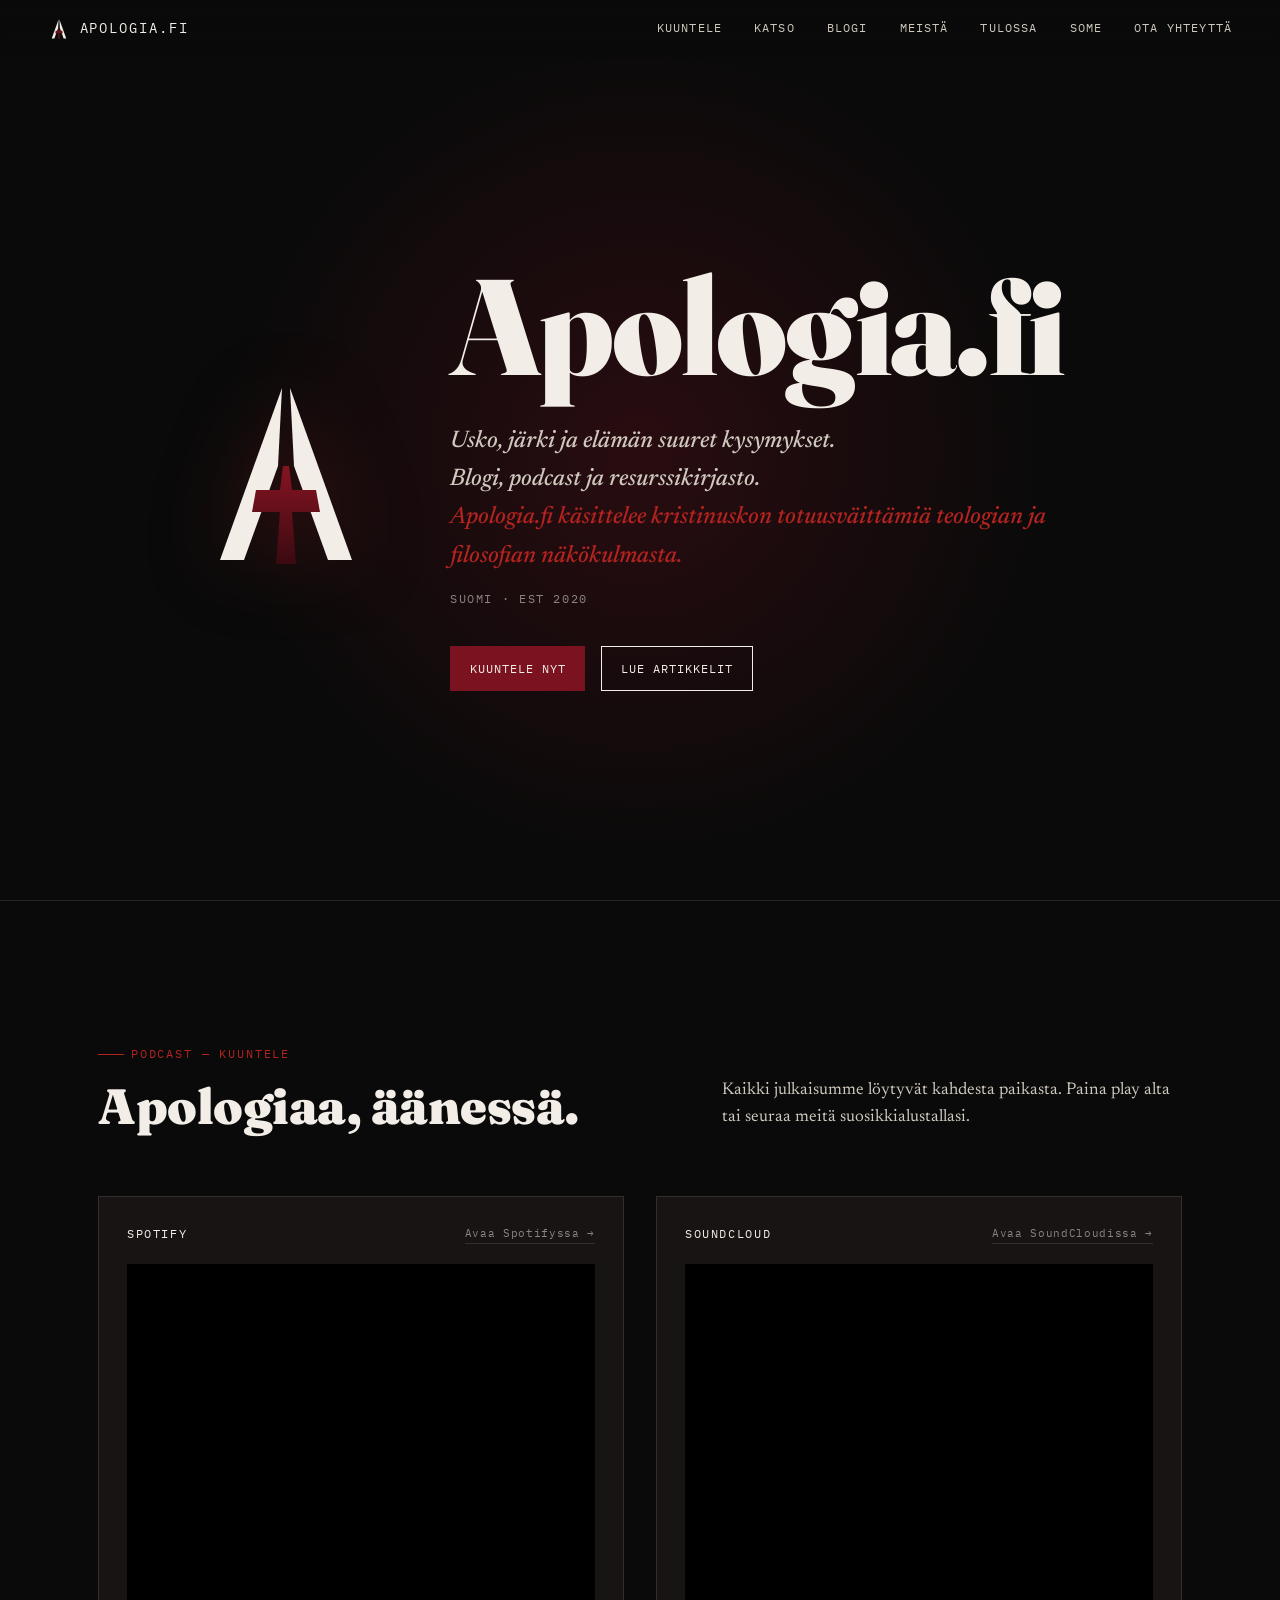
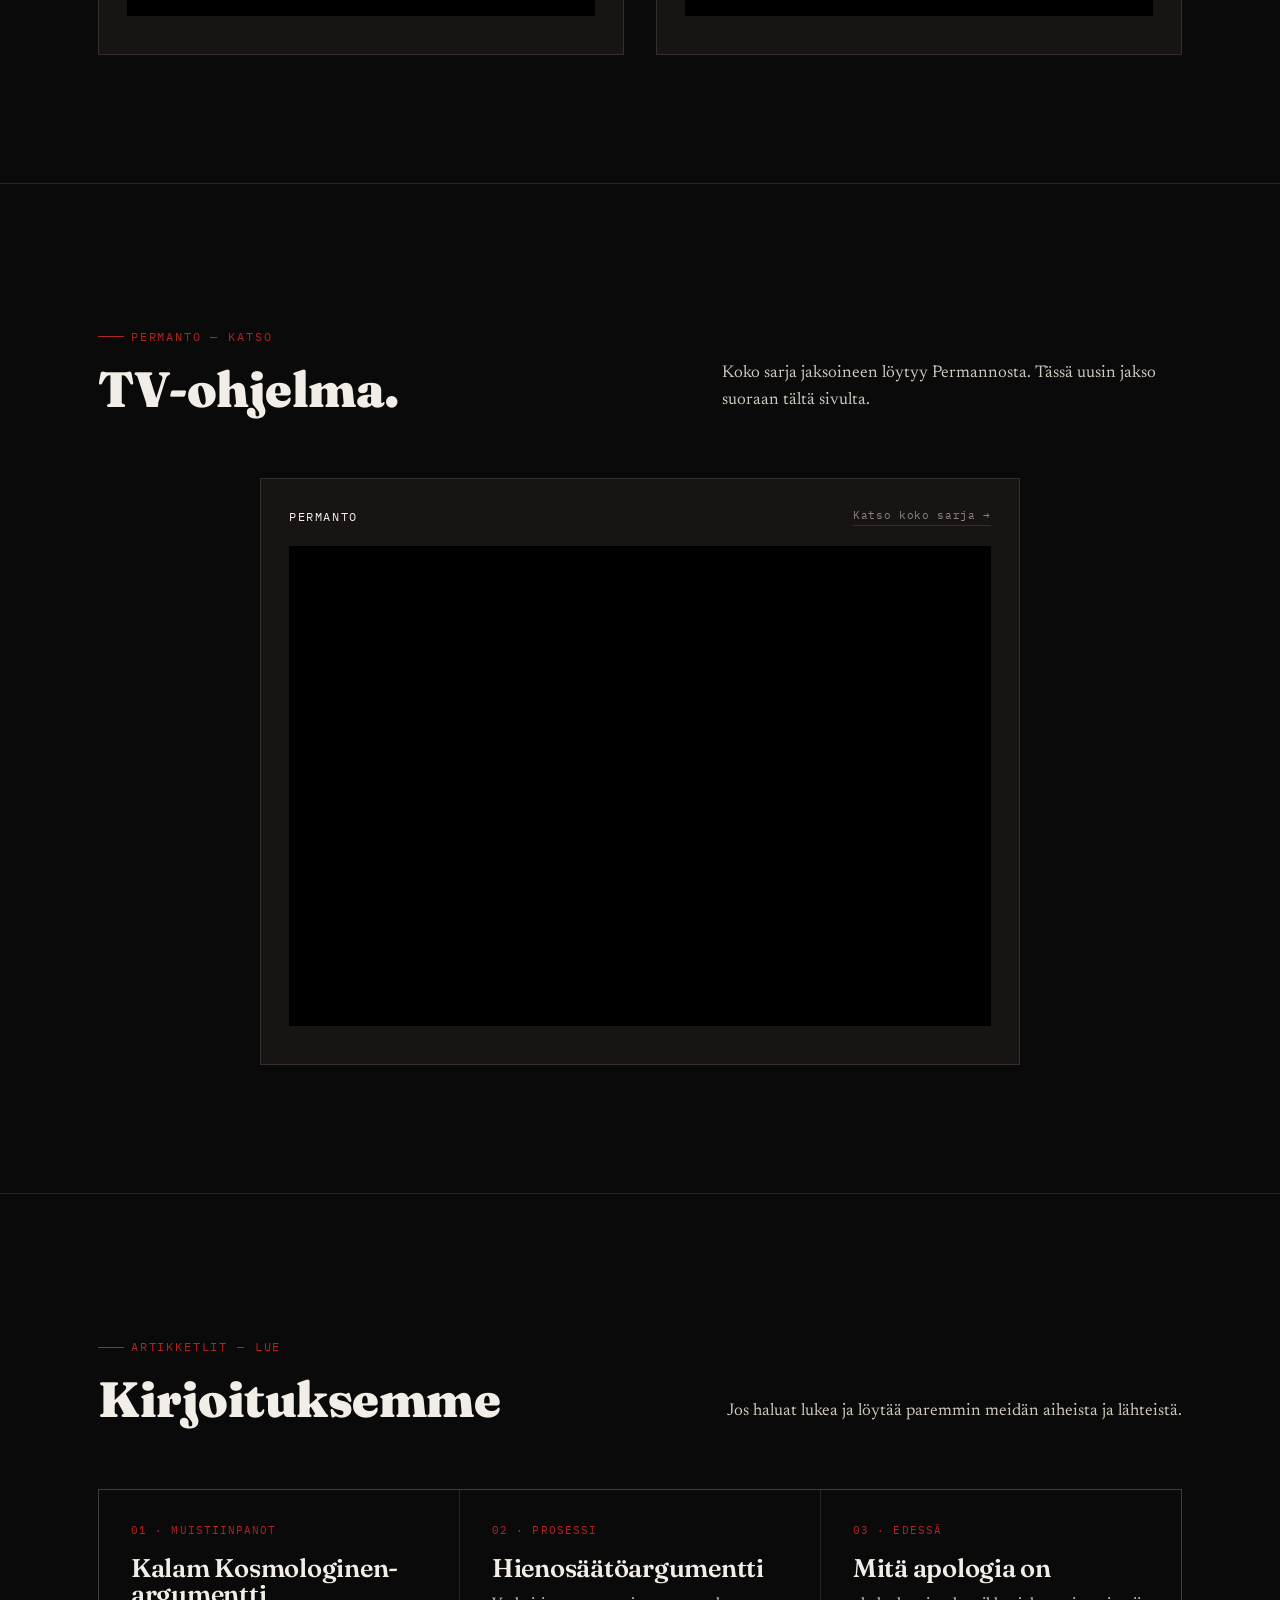
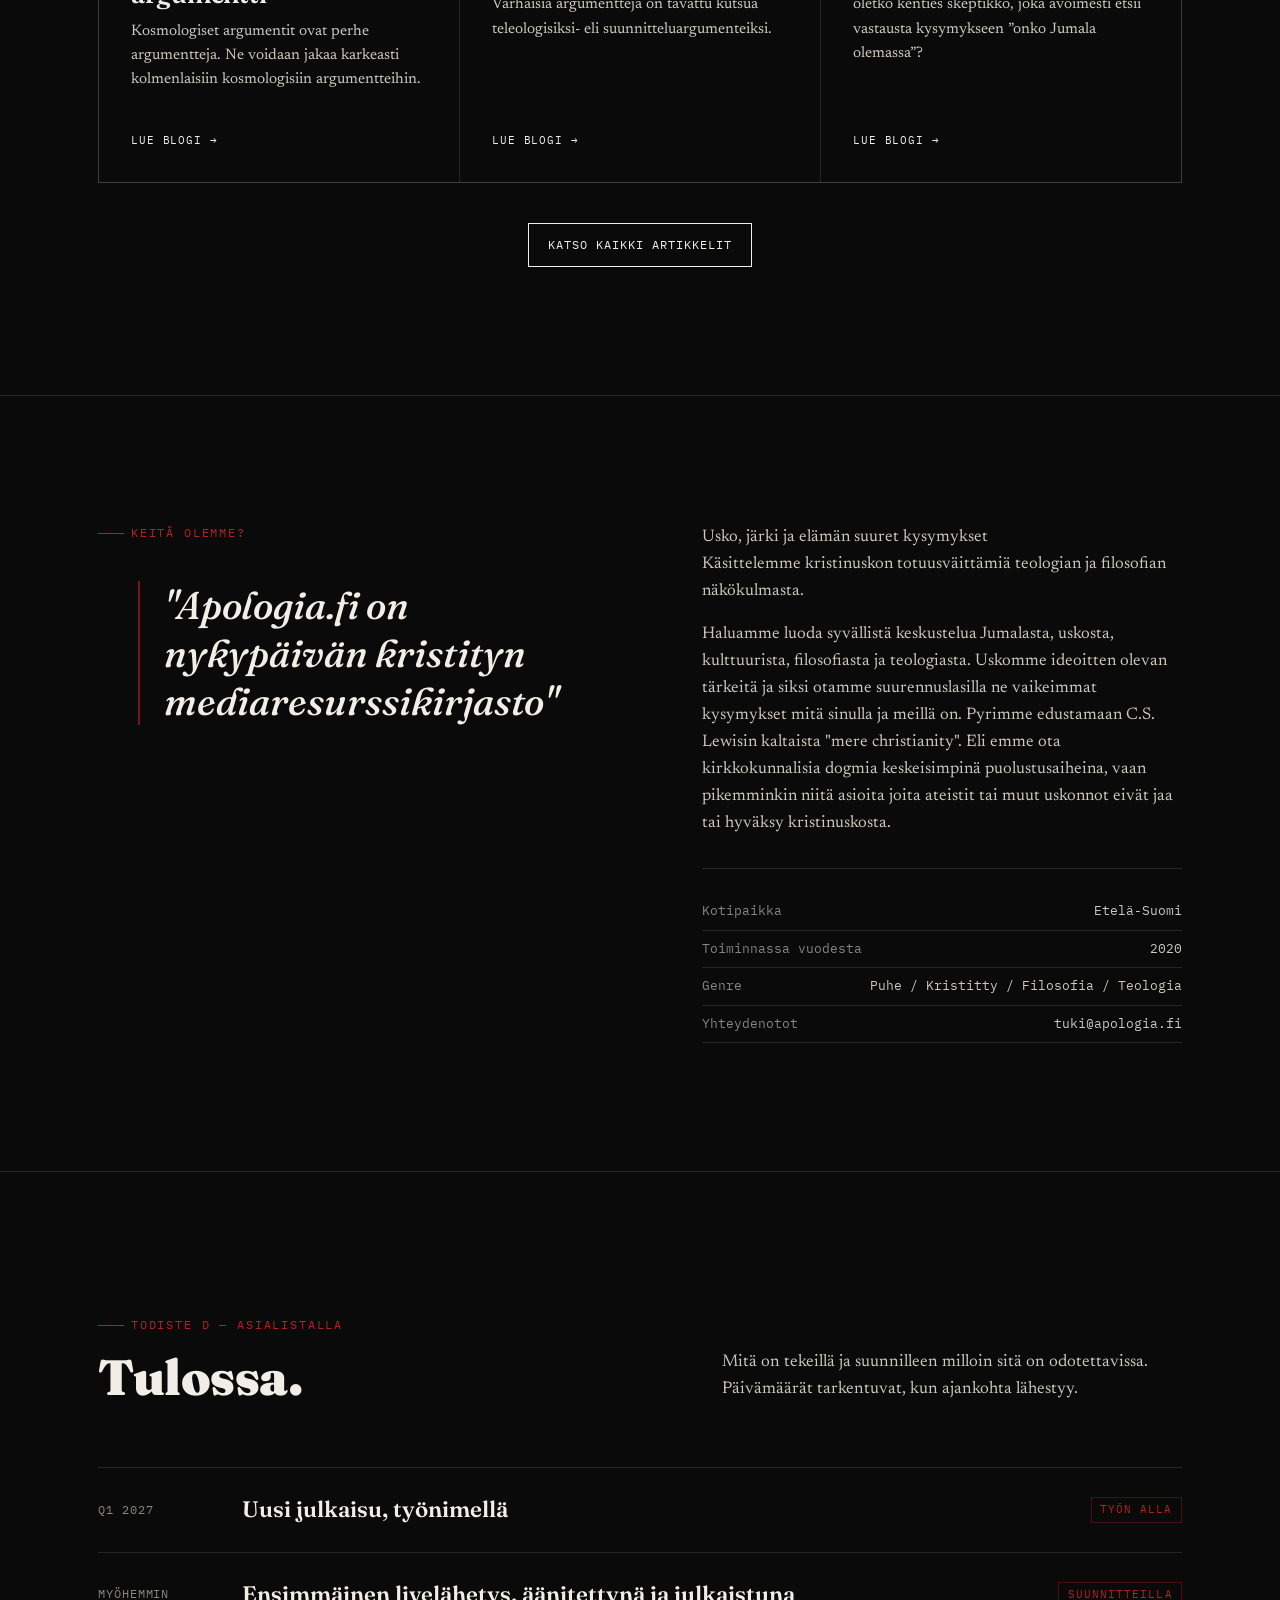
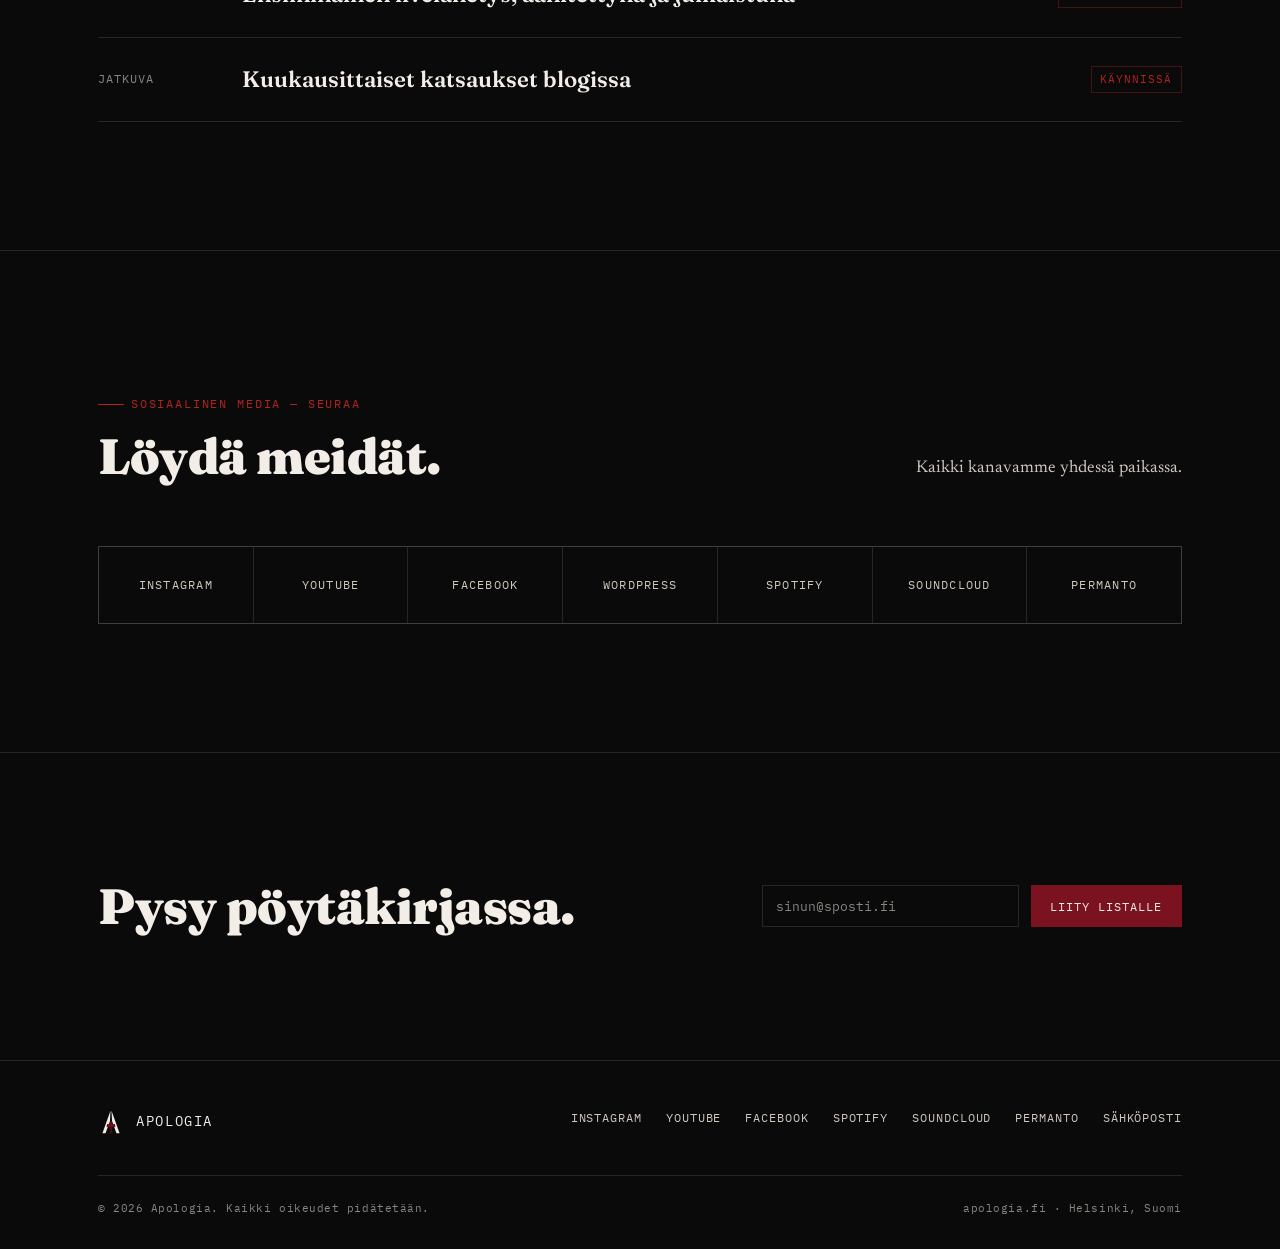
==== commit 2c838687: "Update index.html" ====
--- a/index.html
+++ b/index.html
@@ -108,26 +108,26 @@
         <span class="post-card__meta">01 · Muistiinpanot</span>
         <h3>Kalam Kosmologinen-argumentti</h3>
         <p>Kosmologiset argumentit ovat perhe argumentteja. Ne voidaan jakaa karkeasti kolmenlaisiin kosmologisiin argumentteihin.</p>
-        <span class="post-card__read">Lue merkintä →</span>
+        <span class="post-card__read">Lue blogi →</span>
       </a>
 
       <a class="post-card" href="blog/on-the-first-session.html">
         <span class="post-card__meta">02 · Prosessi</span>
         <h3>Hienosäätöargumentti</h3>
         <p>Varhaisia argumentteja on tavattu kutsua teleologisiksi- eli suunnitteluargumenteiksi.</p>
-        <span class="post-card__read">Lue merkintä →</span>
+        <span class="post-card__read">Lue blogi →</span>
       </a>
 
       <a class="post-card" href="blog/what-comes-next.html">
         <span class="post-card__meta">03 · Edessä</span>
         <h3>Mitä apologia on</h3>
         <p>oletko kenties skeptikko, joka avoimesti etsii vastausta kysymykseen ”onko Jumala olemassa”?</p>
-        <span class="post-card__read">Lue merkintä →</span>
+        <span class="post-card__read">Lue blogi →</span>
       </a>
     </div>
 
     <div class="blog__all">
-      <a href="blog.html" class="btn">Katso kaikki merkinnät</a>
+      <a href="blog.html" class="btn">Katso kaikki artikkelit</a>
     </div>
   </div>
 </section>
